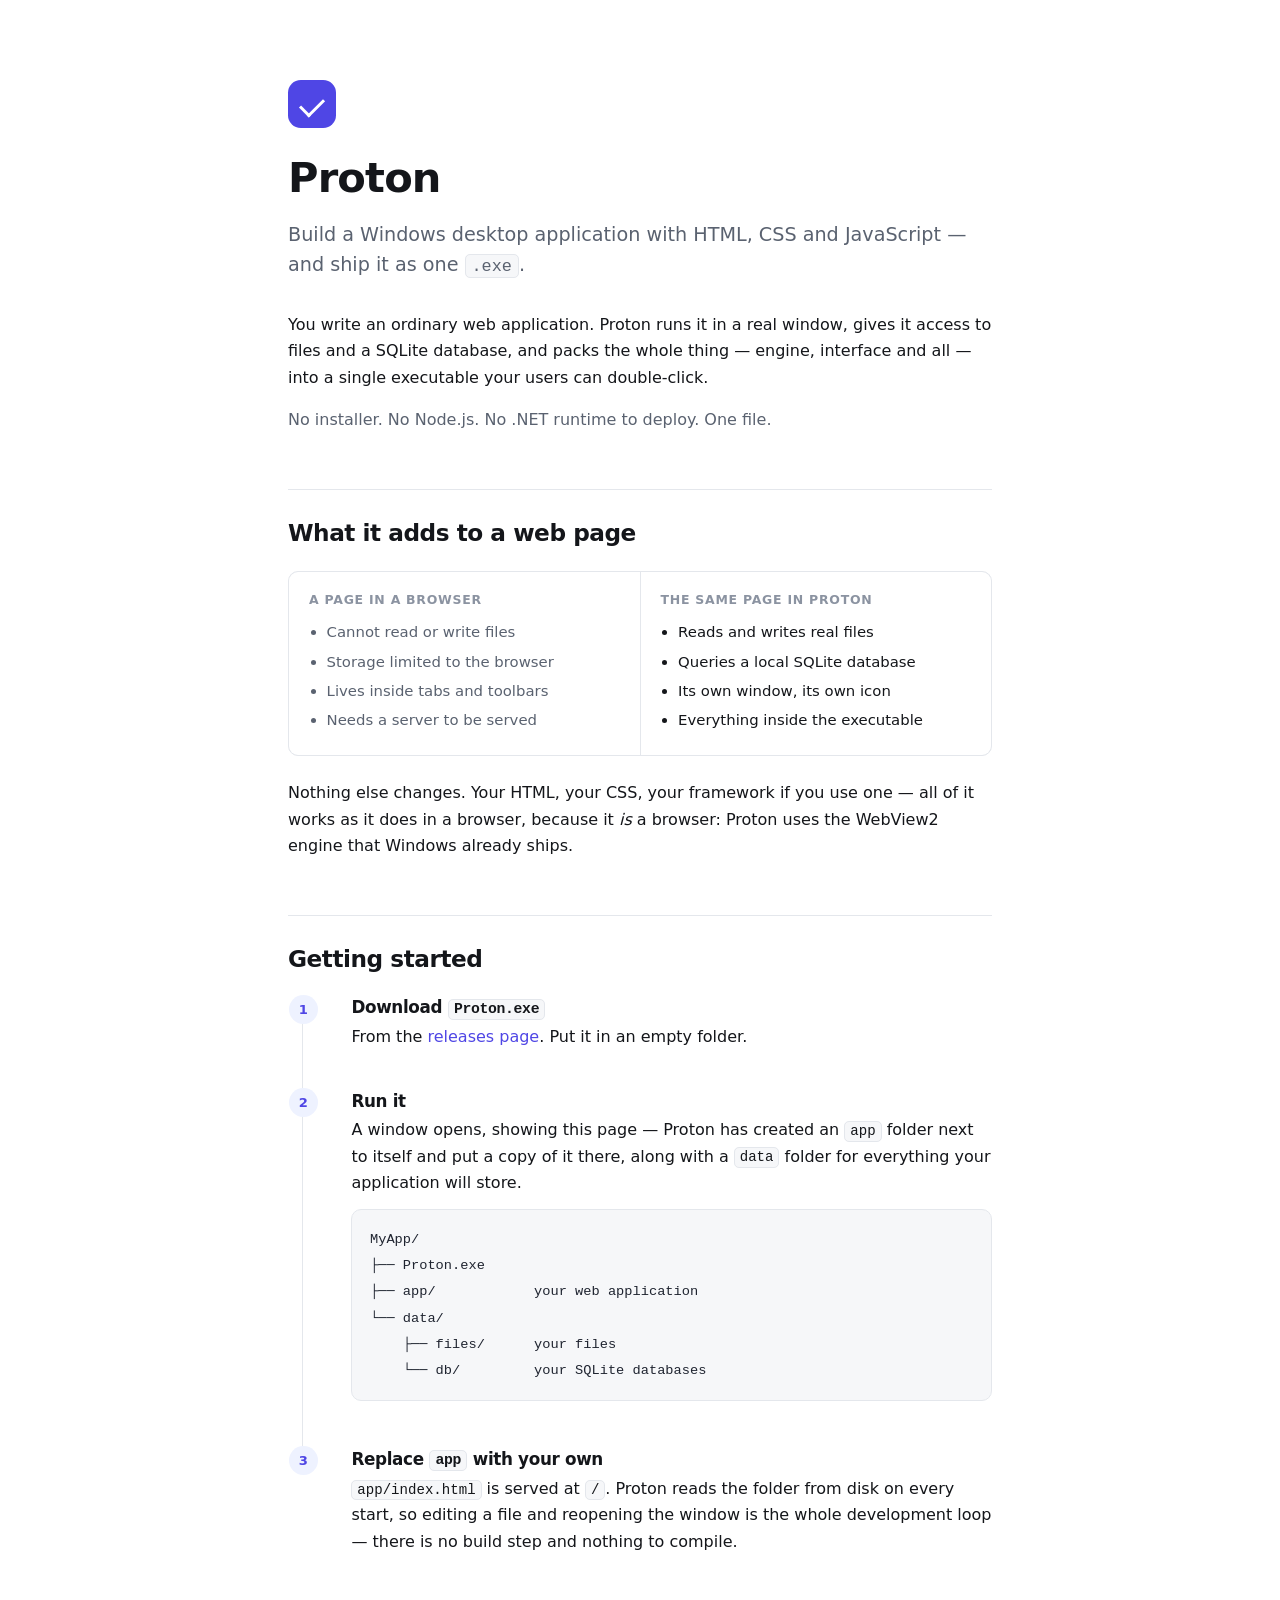
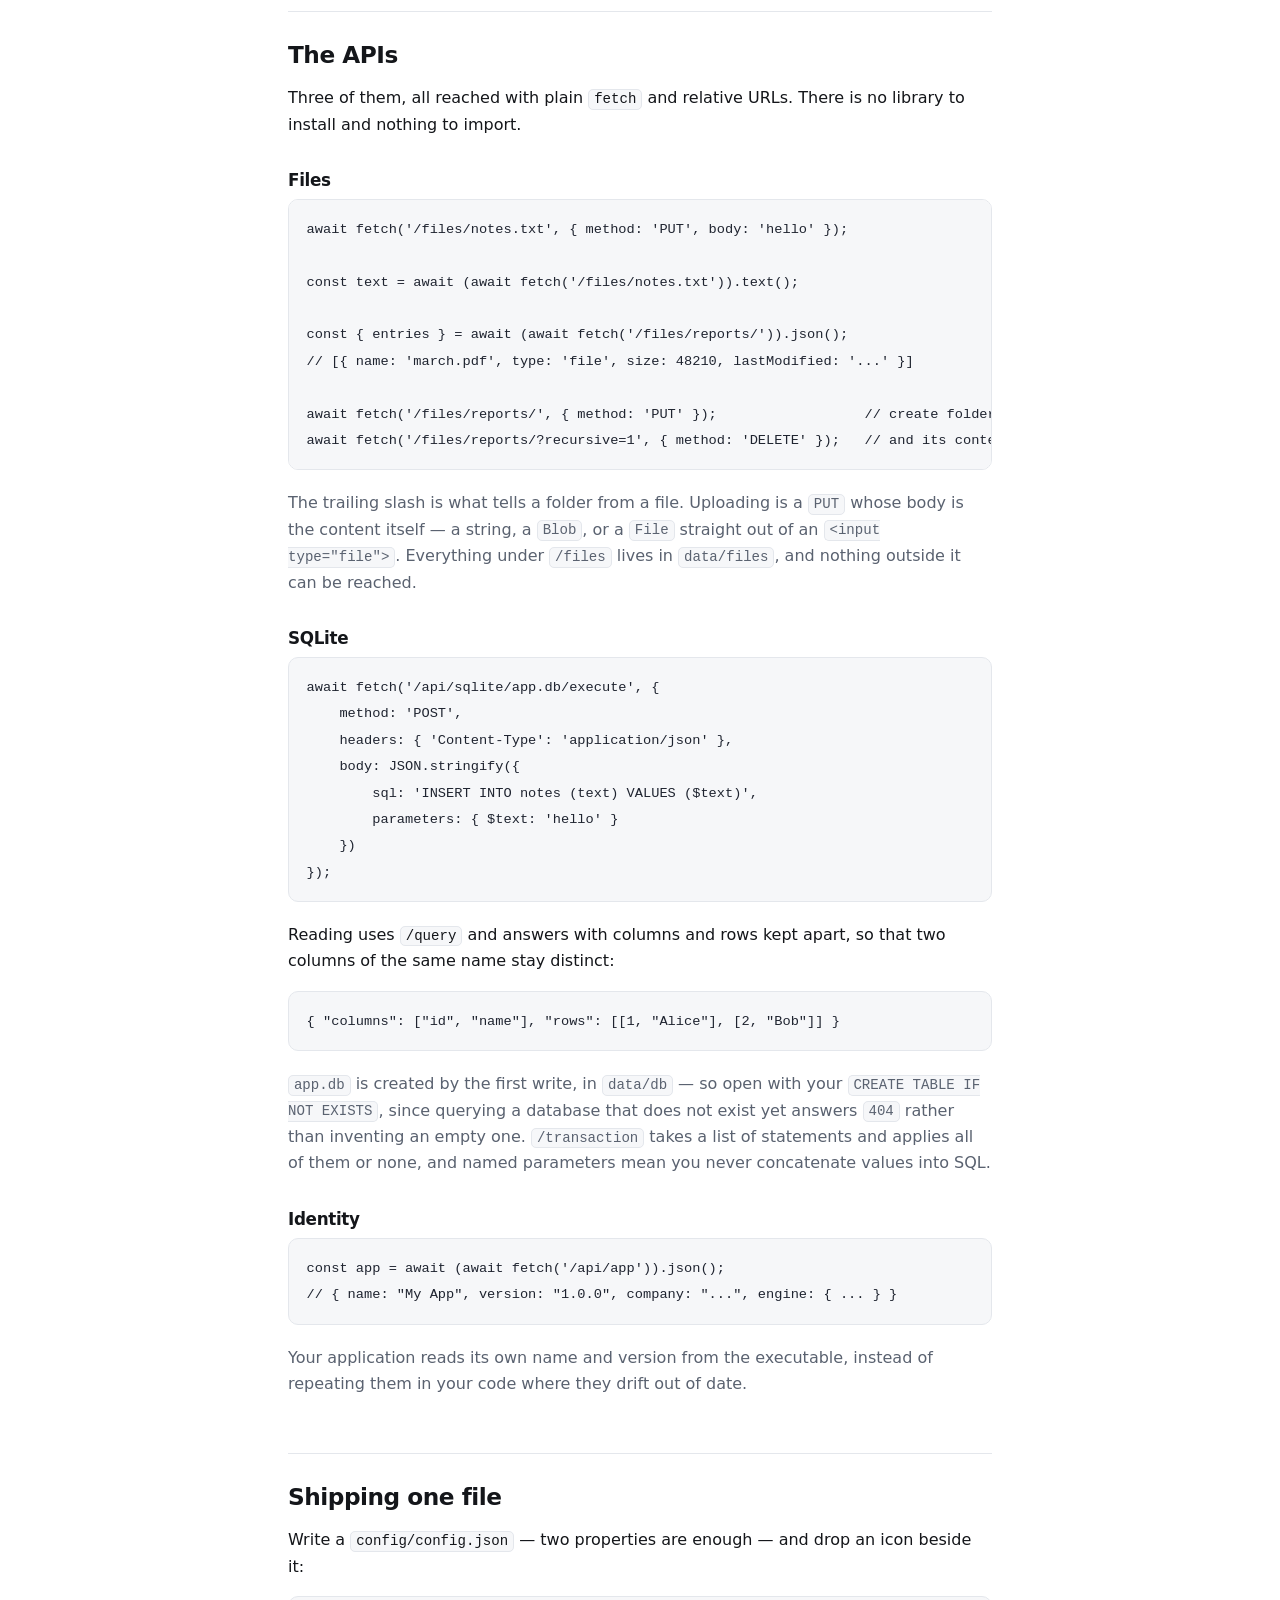
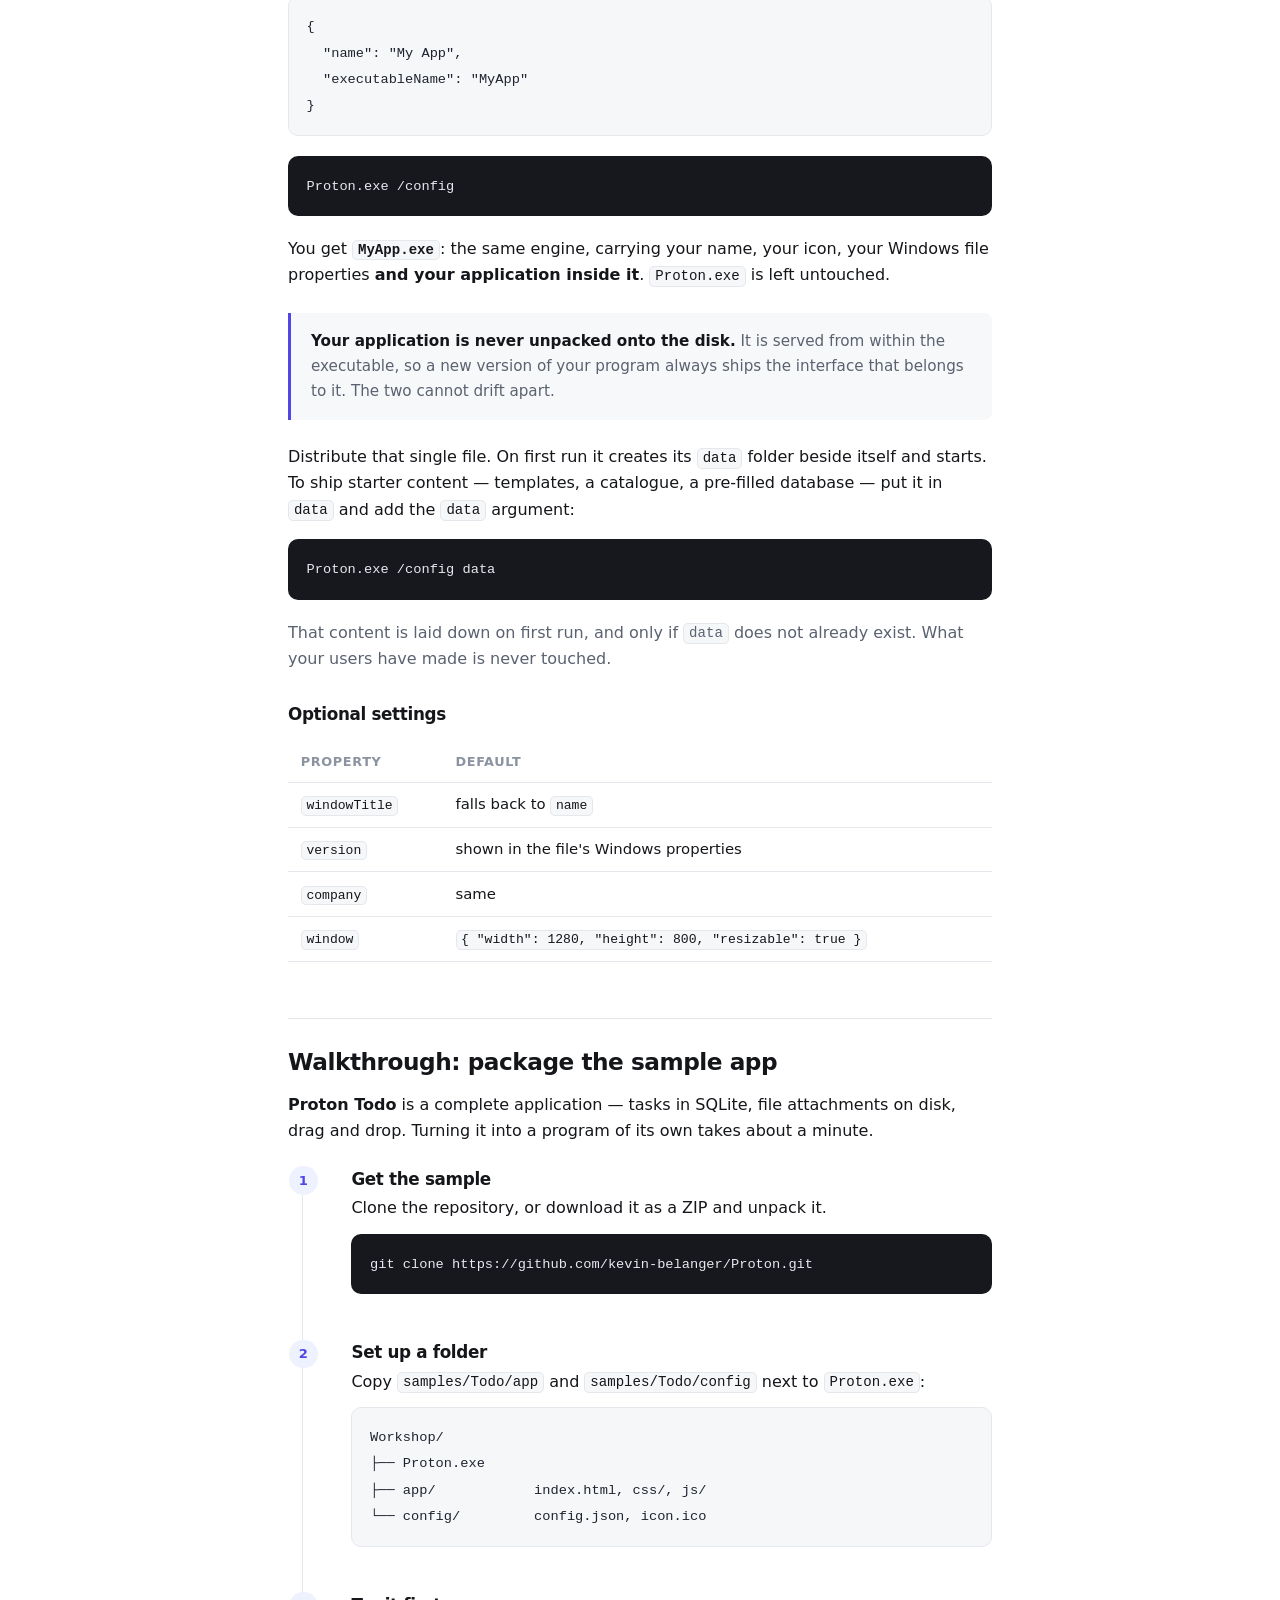
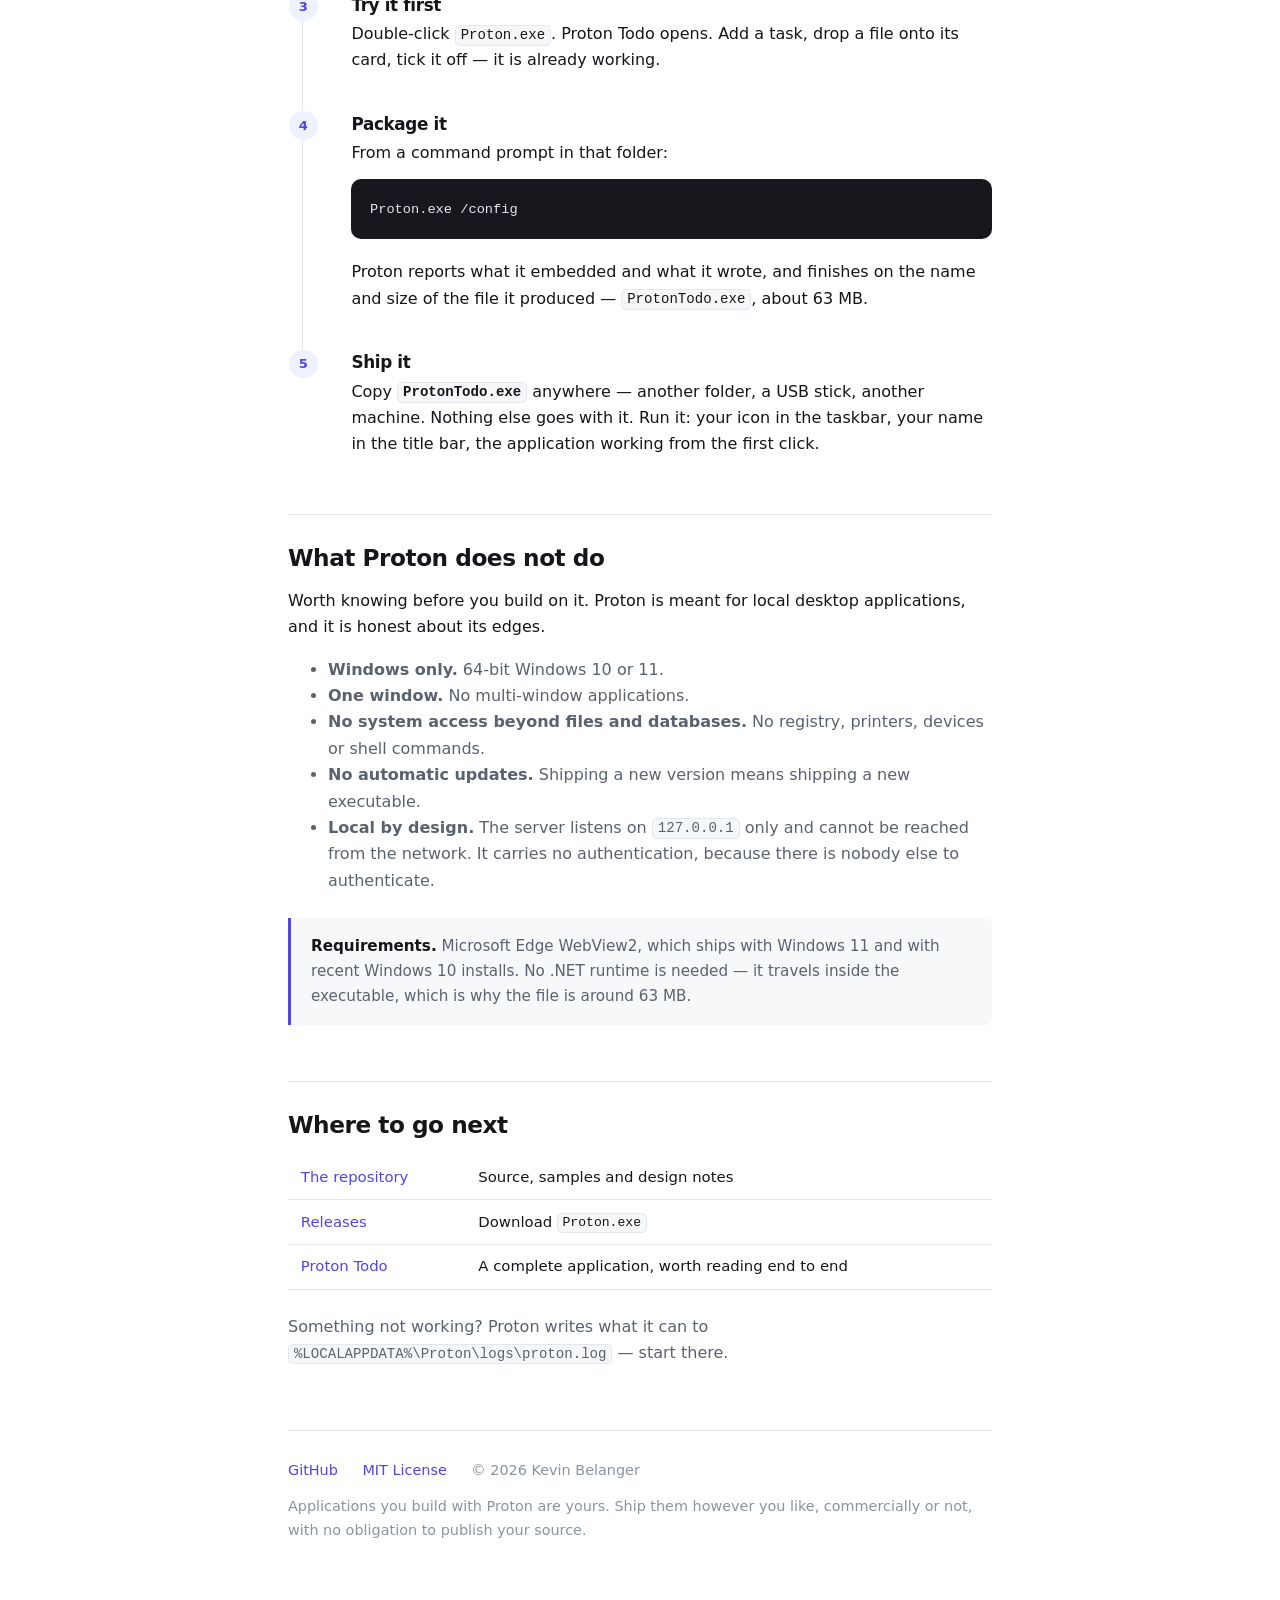
==== docs/index.html @ 630cc2d4 "La page d'accueil du moteur devient la documentation officielle `docs/index.html` presente Proton a " ====
<!doctype html>
<html lang="en">
<head>
<meta charset="utf-8">
<meta name="viewport" content="width=device-width, initial-scale=1">
<title>Proton — desktop apps from HTML, CSS and JavaScript</title>
<style>
:root {
    color-scheme: light dark;
    --page: #ffffff;
    --panel: #f7f8fa;
    --text: #14161a;
    --muted: #5a6270;
    --faint: #8b93a1;
    --line: #e4e7ec;
    --accent: #4f46e5;
    --accent-soft: #eef2ff;
    --code-bg: #f6f7f9;
    --code-text: #1f2430;
    --shell-bg: #16181d;
    --shell-text: #e6e9ef;
    --shell-dim: #8b93a1;
}
@media (prefers-color-scheme: dark) {
    :root {
        --page: #14161a;
        --panel: #1b1e24;
        --text: #f0f2f5;
        --muted: #a3abb8;
        --faint: #6f7784;
        --line: #2a2e36;
        --accent: #8b93f8;
        --accent-soft: #23263a;
        --code-bg: #1b1e24;
        --code-text: #e6e9ef;
        --shell-bg: #0f1115;
        --shell-text: #e6e9ef;
        --shell-dim: #6f7784;
    }
}

* { box-sizing: border-box; }

body {
    margin: 0;
    padding: 0 1.5rem 6rem;
    background: var(--page);
    color: var(--text);
    font-family: "Segoe UI Variable Text", "Segoe UI", -apple-system, system-ui, sans-serif;
    font-size: 16px;
    line-height: 1.65;
    display: flex;
    justify-content: center;
}

main { width: 100%; max-width: 44rem; }

/* --- Typography --- */

h1, h2, h3 {
    font-family: "Segoe UI Variable Display", "Segoe UI", -apple-system, system-ui, sans-serif;
    letter-spacing: -.02em;
    line-height: 1.25;
}

h1 { margin: 0; font-size: 2.6rem; font-weight: 680; }

h2 {
    margin: 3.5rem 0 1rem;
    font-size: 1.45rem;
    font-weight: 640;
    padding-top: 1.75rem;
    border-top: 1px solid var(--line);
}

h3 { margin: 2rem 0 .5rem; font-size: 1.05rem; font-weight: 620; }

p { margin: 0 0 1rem; }
strong { font-weight: 620; }
.muted { color: var(--muted); }

a { color: var(--accent); text-decoration: none; }
a:hover { text-decoration: underline; }

/* --- Header --- */

header { padding: 5rem 0 1rem; }

.mark {
    width: 3rem;
    height: 3rem;
    margin-bottom: 1.5rem;
    background: var(--accent);
    border-radius: .8rem;
    position: relative;
}
.mark::after {
    content: "";
    position: absolute;
    left: 1.05rem; top: .8rem;
    width: .7rem; height: 1.25rem;
    border: solid #fff;
    border-width: 0 3px 3px 0;
    transform: rotate(45deg);
}

.lead {
    margin-top: 1rem;
    font-size: 1.2rem;
    line-height: 1.55;
    color: var(--muted);
}

/* --- Code --- */

code {
    font-family: "Cascadia Code", Consolas, "SF Mono", monospace;
    font-size: .88em;
    background: var(--code-bg);
    border: 1px solid var(--line);
    border-radius: 5px;
    padding: .1em .35em;
}

pre {
    margin: 0 0 1.25rem;
    padding: 1rem 1.1rem;
    background: var(--code-bg);
    border: 1px solid var(--line);
    border-radius: 10px;
    overflow-x: auto;
}

pre code {
    background: none;
    border: none;
    padding: 0;
    font-size: .855rem;
    line-height: 1.65;
    color: var(--code-text);
}

pre.shell {
    background: var(--shell-bg);
    border-color: transparent;
}
pre.shell code { color: var(--shell-text); }
pre.shell .dim { color: var(--shell-dim); }

/* --- Two-column comparison --- */

.compare {
    display: grid;
    grid-template-columns: 1fr 1fr;
    gap: 1px;
    margin: 1.5rem 0;
    background: var(--line);
    border: 1px solid var(--line);
    border-radius: 10px;
    overflow: hidden;
}
.compare > div { padding: 1.1rem 1.25rem; background: var(--page); }
.compare h4 { margin: 0 0 .6rem; font-size: .78rem; font-weight: 640; text-transform: uppercase; letter-spacing: .06em; color: var(--faint); }
.compare ul { margin: 0; padding-left: 1.1rem; color: var(--muted); font-size: .93rem; }
.compare li { margin-bottom: .3rem; }
.compare .yes { color: var(--text); }

@media (max-width: 34rem) { .compare { grid-template-columns: 1fr; } }

/* --- Steps --- */

.steps { counter-reset: step; margin: 1.5rem 0 0; padding: 0; list-style: none; }

.steps > li {
    counter-increment: step;
    position: relative;
    padding: 0 0 1.75rem 3rem;
    border-left: 1px solid var(--line);
    margin-left: .9rem;
}
.steps > li:last-child { border-left-color: transparent; padding-bottom: 0; }

.steps > li::before {
    content: counter(step);
    position: absolute;
    left: -.9rem; top: -.15rem;
    width: 1.8rem; height: 1.8rem;
    background: var(--accent-soft);
    color: var(--accent);
    border-radius: 50%;
    display: grid;
    place-items: center;
    font-size: .82rem;
    font-weight: 640;
}

.steps h3 { margin: 0 0 .35rem; }
.steps p { margin-bottom: .75rem; }

/* --- Table --- */

table { width: 100%; border-collapse: collapse; margin: 1rem 0 1.5rem; font-size: .93rem; }
th, td { text-align: left; padding: .6rem .8rem; border-bottom: 1px solid var(--line); vertical-align: top; }
th { font-weight: 620; font-size: .8rem; text-transform: uppercase; letter-spacing: .05em; color: var(--faint); }
td code { white-space: nowrap; }

/* --- Note --- */

.note {
    margin: 1.5rem 0;
    padding: 1rem 1.25rem;
    background: var(--panel);
    border-left: 3px solid var(--accent);
    border-radius: 0 8px 8px 0;
    font-size: .95rem;
    color: var(--muted);
}
.note p:last-child { margin-bottom: 0; }
.note strong { color: var(--text); }

/* --- Footer --- */

footer {
    margin-top: 4rem;
    padding-top: 1.75rem;
    border-top: 1px solid var(--line);
    color: var(--faint);
    font-size: .9rem;
}
footer a { margin-right: 1.25rem; }
</style>
</head>
<body>
<main>

<header>
    <div class="mark"></div>
    <h1>Proton</h1>
    <p class="lead">
        Build a Windows desktop application with HTML, CSS and JavaScript —
        and ship it as one <code>.exe</code>.
    </p>
</header>

<p>
    You write an ordinary web application. Proton runs it in a real window, gives it
    access to files and a SQLite database, and packs the whole thing — engine,
    interface and all — into a single executable your users can double-click.
</p>

<p class="muted">
    No installer. No Node.js. No .NET runtime to deploy. One file.
</p>

<h2>What it adds to a web page</h2>

<div class="compare">
    <div>
        <h4>A page in a browser</h4>
        <ul>
            <li>Cannot read or write files</li>
            <li>Storage limited to the browser</li>
            <li>Lives inside tabs and toolbars</li>
            <li>Needs a server to be served</li>
        </ul>
    </div>
    <div>
        <h4>The same page in Proton</h4>
        <ul class="yes">
            <li>Reads and writes real files</li>
            <li>Queries a local SQLite database</li>
            <li>Its own window, its own icon</li>
            <li>Everything inside the executable</li>
        </ul>
    </div>
</div>

<p>
    Nothing else changes. Your HTML, your CSS, your framework if you use one — all of
    it works as it does in a browser, because it <em>is</em> a browser: Proton uses
    the WebView2 engine that Windows already ships.
</p>

<h2>Getting started</h2>

<ol class="steps">
    <li>
        <h3>Download <code>Proton.exe</code></h3>
        <p>From the <a href="https://github.com/kevin-belanger/Proton/releases">releases page</a>. Put it in an empty folder.</p>
    </li>
    <li>
        <h3>Run it</h3>
        <p>
            A window opens, showing this page — Proton has created an
            <code>app</code> folder next to itself and put a copy of it there, along
            with a <code>data</code> folder for everything your application will
            store.
        </p>
<pre><code>MyApp/
├── Proton.exe
├── app/            your web application
└── data/
    ├── files/      your files
    └── db/         your SQLite databases</code></pre>
    </li>
    <li>
        <h3>Replace <code>app</code> with your own</h3>
        <p>
            <code>app/index.html</code> is served at <code>/</code>. Proton reads the
            folder from disk on every start, so editing a file and reopening the
            window is the whole development loop — there is no build step and nothing
            to compile.
        </p>
    </li>
</ol>

<h2>The APIs</h2>

<p>
    Three of them, all reached with plain <code>fetch</code> and relative URLs. There
    is no library to install and nothing to import.
</p>

<h3>Files</h3>

<pre><code>await fetch('/files/notes.txt', { method: 'PUT', body: 'hello' });

const text = await (await fetch('/files/notes.txt')).text();

const { entries } = await (await fetch('/files/reports/')).json();
// [{ name: 'march.pdf', type: 'file', size: 48210, lastModified: '...' }]

await fetch('/files/reports/', { method: 'PUT' });                  // create folder
await fetch('/files/reports/?recursive=1', { method: 'DELETE' });   // and its contents</code></pre>

<p class="muted">
    The trailing slash is what tells a folder from a file. Uploading is a
    <code>PUT</code> whose body is the content itself — a string, a <code>Blob</code>,
    or a <code>File</code> straight out of an <code>&lt;input type="file"&gt;</code>.
    Everything under <code>/files</code> lives in <code>data/files</code>, and nothing
    outside it can be reached.
</p>

<h3>SQLite</h3>

<pre><code>await fetch('/api/sqlite/app.db/execute', {
    method: 'POST',
    headers: { 'Content-Type': 'application/json' },
    body: JSON.stringify({
        sql: 'INSERT INTO notes (text) VALUES ($text)',
        parameters: { $text: 'hello' }
    })
});</code></pre>

<p>
    Reading uses <code>/query</code> and answers with columns and rows kept apart, so
    that two columns of the same name stay distinct:
</p>

<pre><code>{ "columns": ["id", "name"], "rows": [[1, "Alice"], [2, "Bob"]] }</code></pre>

<p class="muted">
    <code>app.db</code> is created by the first write, in <code>data/db</code> — so
    open with your <code>CREATE TABLE IF NOT EXISTS</code>, since querying a database
    that does not exist yet answers <code>404</code> rather than inventing an empty
    one. <code>/transaction</code> takes a list of statements and applies all of them
    or none, and named parameters mean you never concatenate values into SQL.
</p>

<h3>Identity</h3>

<pre><code>const app = await (await fetch('/api/app')).json();
// { name: "My App", version: "1.0.0", company: "...", engine: { ... } }</code></pre>

<p class="muted">
    Your application reads its own name and version from the executable, instead of
    repeating them in your code where they drift out of date.
</p>

<h2>Shipping one file</h2>

<p>
    Write a <code>config/config.json</code> — two properties are enough — and drop an
    icon beside it:
</p>

<pre><code>{
  "name": "My App",
  "executableName": "MyApp"
}</code></pre>

<pre class="shell"><code>Proton.exe /config</code></pre>

<p>
    You get <strong><code>MyApp.exe</code></strong>: the same engine, carrying your
    name, your icon, your Windows file properties <strong>and your application
    inside it</strong>. <code>Proton.exe</code> is left untouched.
</p>

<div class="note">
    <p>
        <strong>Your application is never unpacked onto the disk.</strong> It is
        served from within the executable, so a new version of your program always
        ships the interface that belongs to it. The two cannot drift apart.
    </p>
</div>

<p>
    Distribute that single file. On first run it creates its <code>data</code> folder
    beside itself and starts. To ship starter content — templates, a catalogue, a
    pre-filled database — put it in <code>data</code> and add the <code>data</code>
    argument:
</p>

<pre class="shell"><code>Proton.exe /config data</code></pre>

<p class="muted">
    That content is laid down on first run, and only if <code>data</code> does not
    already exist. What your users have made is never touched.
</p>

<h3>Optional settings</h3>

<table>
    <tr><th>Property</th><th>Default</th></tr>
    <tr><td><code>windowTitle</code></td><td>falls back to <code>name</code></td></tr>
    <tr><td><code>version</code></td><td>shown in the file's Windows properties</td></tr>
    <tr><td><code>company</code></td><td>same</td></tr>
    <tr><td><code>window</code></td><td><code>{ "width": 1280, "height": 800, "resizable": true }</code></td></tr>
</table>

<h2>Walkthrough: package the sample app</h2>

<p>
    <strong>Proton Todo</strong> is a complete application — tasks in SQLite, file
    attachments on disk, drag and drop. Turning it into a program of its own takes
    about a minute.
</p>

<ol class="steps">
    <li>
        <h3>Get the sample</h3>
        <p>Clone the repository, or download it as a ZIP and unpack it.</p>
<pre class="shell"><code>git clone https://github.com/kevin-belanger/Proton.git</code></pre>
    </li>
    <li>
        <h3>Set up a folder</h3>
        <p>
            Copy <code>samples/Todo/app</code> and <code>samples/Todo/config</code>
            next to <code>Proton.exe</code>:
        </p>
<pre><code>Workshop/
├── Proton.exe
├── app/            index.html, css/, js/
└── config/         config.json, icon.ico</code></pre>
    </li>
    <li>
        <h3>Try it first</h3>
        <p>
            Double-click <code>Proton.exe</code>. Proton Todo opens. Add a task, drop
            a file onto its card, tick it off — it is already working.
        </p>
    </li>
    <li>
        <h3>Package it</h3>
        <p>From a command prompt in that folder:</p>
<pre class="shell"><code>Proton.exe /config</code></pre>
        <p>
            Proton reports what it embedded and what it wrote, and finishes on the
            name and size of the file it produced —
            <code>ProtonTodo.exe</code>, about 63 MB.
        </p>
    </li>
    <li>
        <h3>Ship it</h3>
        <p>
            Copy <strong><code>ProtonTodo.exe</code></strong> anywhere — another
            folder, a USB stick, another machine. Nothing else goes with it. Run it:
            your icon in the taskbar, your name in the title bar, the application
            working from the first click.
        </p>
    </li>
</ol>

<h2>What Proton does not do</h2>

<p>
    Worth knowing before you build on it. Proton is meant for local desktop
    applications, and it is honest about its edges.
</p>

<ul class="muted">
    <li><strong>Windows only.</strong> 64-bit Windows 10 or 11.</li>
    <li><strong>One window.</strong> No multi-window applications.</li>
    <li><strong>No system access beyond files and databases.</strong> No registry,
        printers, devices or shell commands.</li>
    <li><strong>No automatic updates.</strong> Shipping a new version means shipping
        a new executable.</li>
    <li><strong>Local by design.</strong> The server listens on <code>127.0.0.1</code>
        only and cannot be reached from the network. It carries no authentication,
        because there is nobody else to authenticate.</li>
</ul>

<div class="note">
    <p>
        <strong>Requirements.</strong> Microsoft Edge WebView2, which ships with
        Windows 11 and with recent Windows 10 installs. No .NET runtime is needed —
        it travels inside the executable, which is why the file is around 63 MB.
    </p>
</div>

<h2>Where to go next</h2>

<table>
    <tr>
        <td><a href="https://github.com/kevin-belanger/Proton">The repository</a></td>
        <td>Source, samples and design notes</td>
    </tr>
    <tr>
        <td><a href="https://github.com/kevin-belanger/Proton/releases">Releases</a></td>
        <td>Download <code>Proton.exe</code></td>
    </tr>
    <tr>
        <td><a href="https://github.com/kevin-belanger/Proton/tree/main/samples/Todo">Proton Todo</a></td>
        <td>A complete application, worth reading end to end</td>
    </tr>
</table>

<p class="muted">
    Something not working? Proton writes what it can to
    <code>%LOCALAPPDATA%\Proton\logs\proton.log</code> — start there.
</p>

<footer>
    <a href="https://github.com/kevin-belanger/Proton">GitHub</a>
    <a href="https://github.com/kevin-belanger/Proton/blob/main/LICENSE">MIT License</a>
    <span>© 2026 Kevin Belanger</span>
    <p style="margin-top:.75rem">
        Applications you build with Proton are yours. Ship them however you like,
        commercially or not, with no obligation to publish your source.
    </p>
</footer>

</main>
</body>
</html>
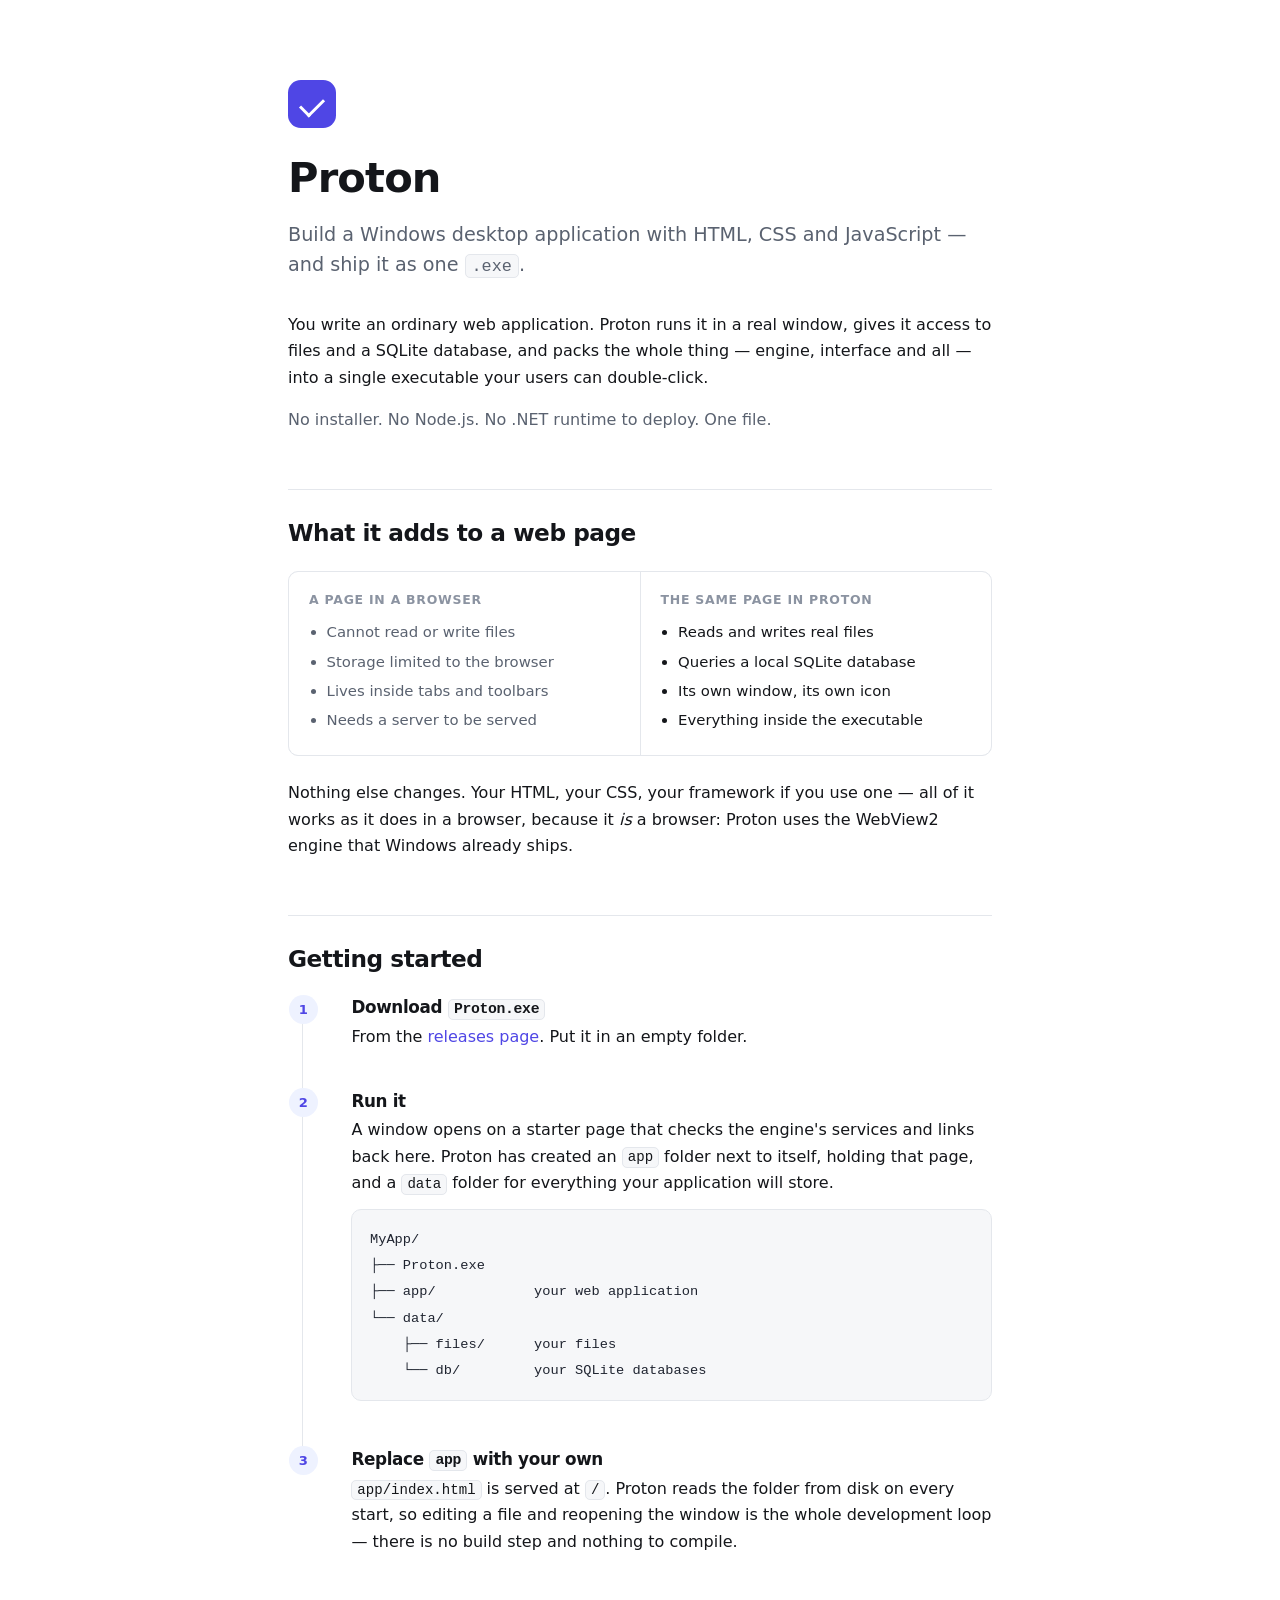
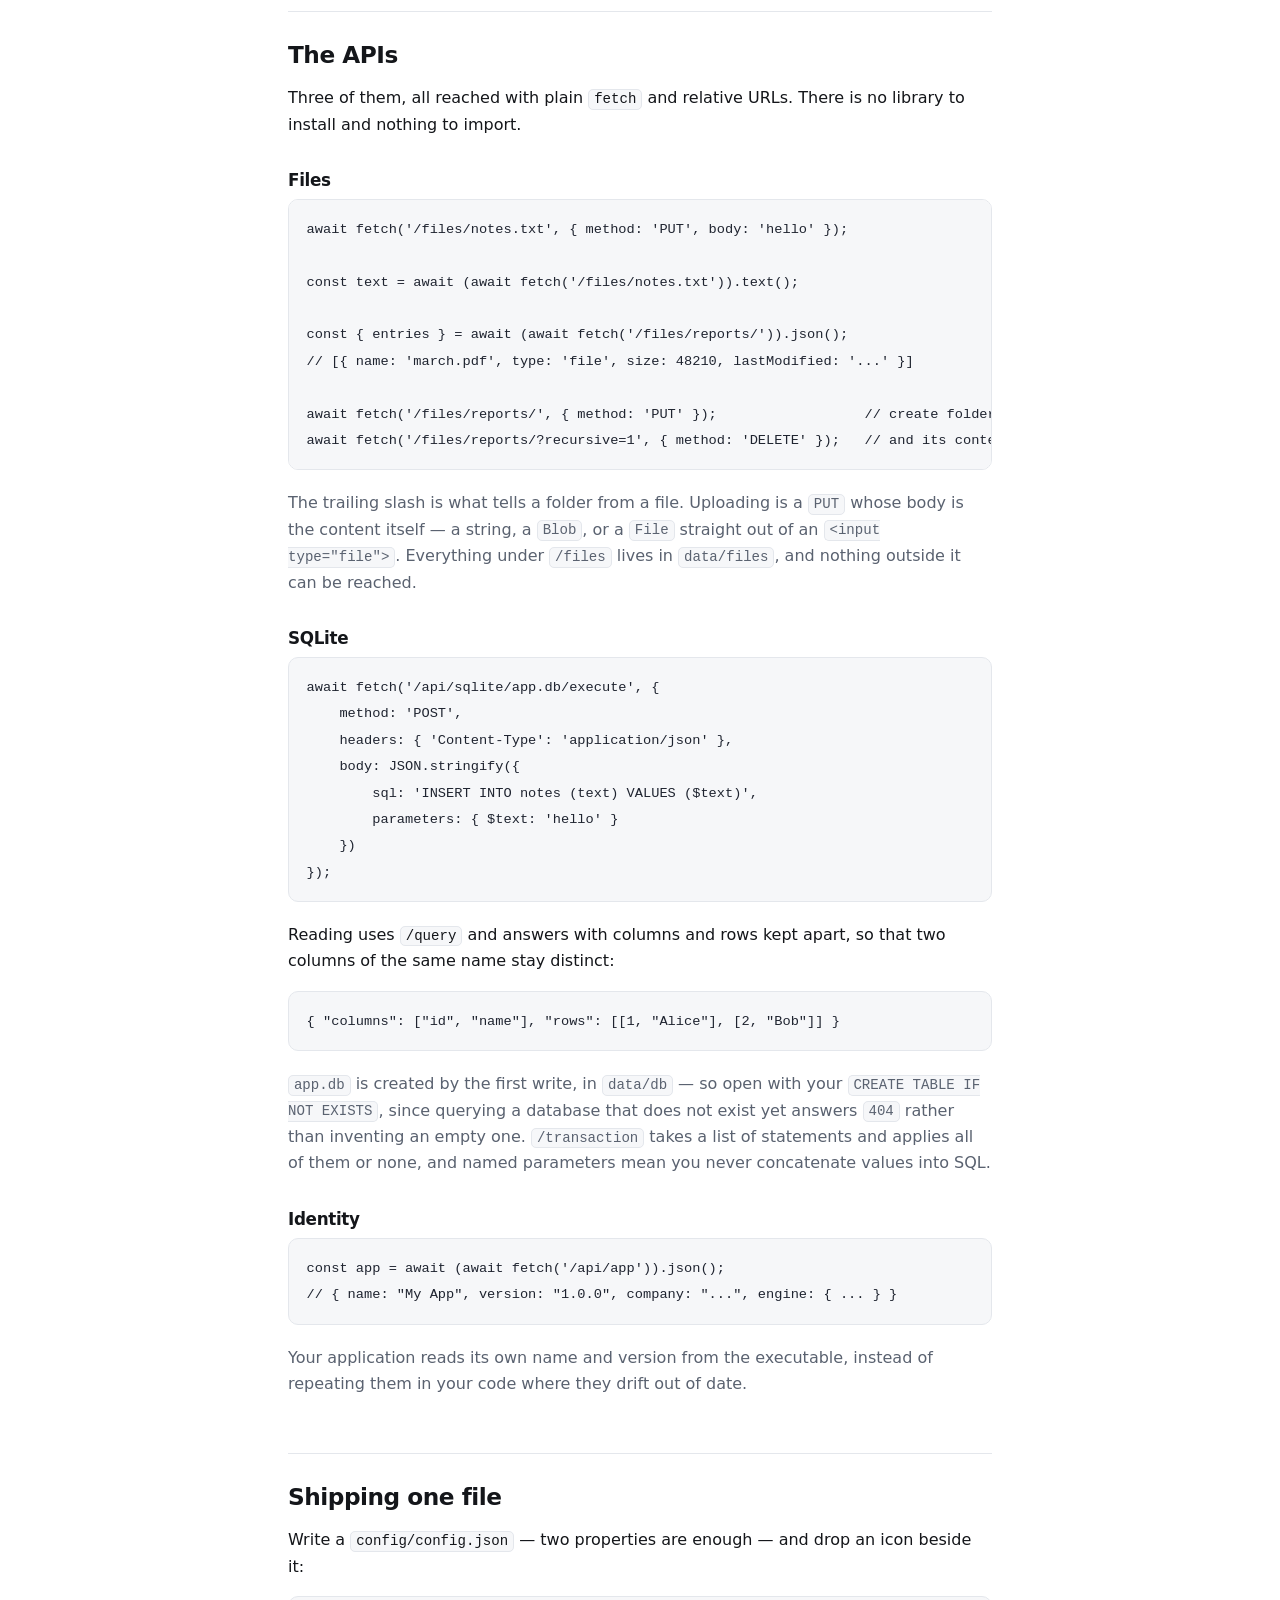
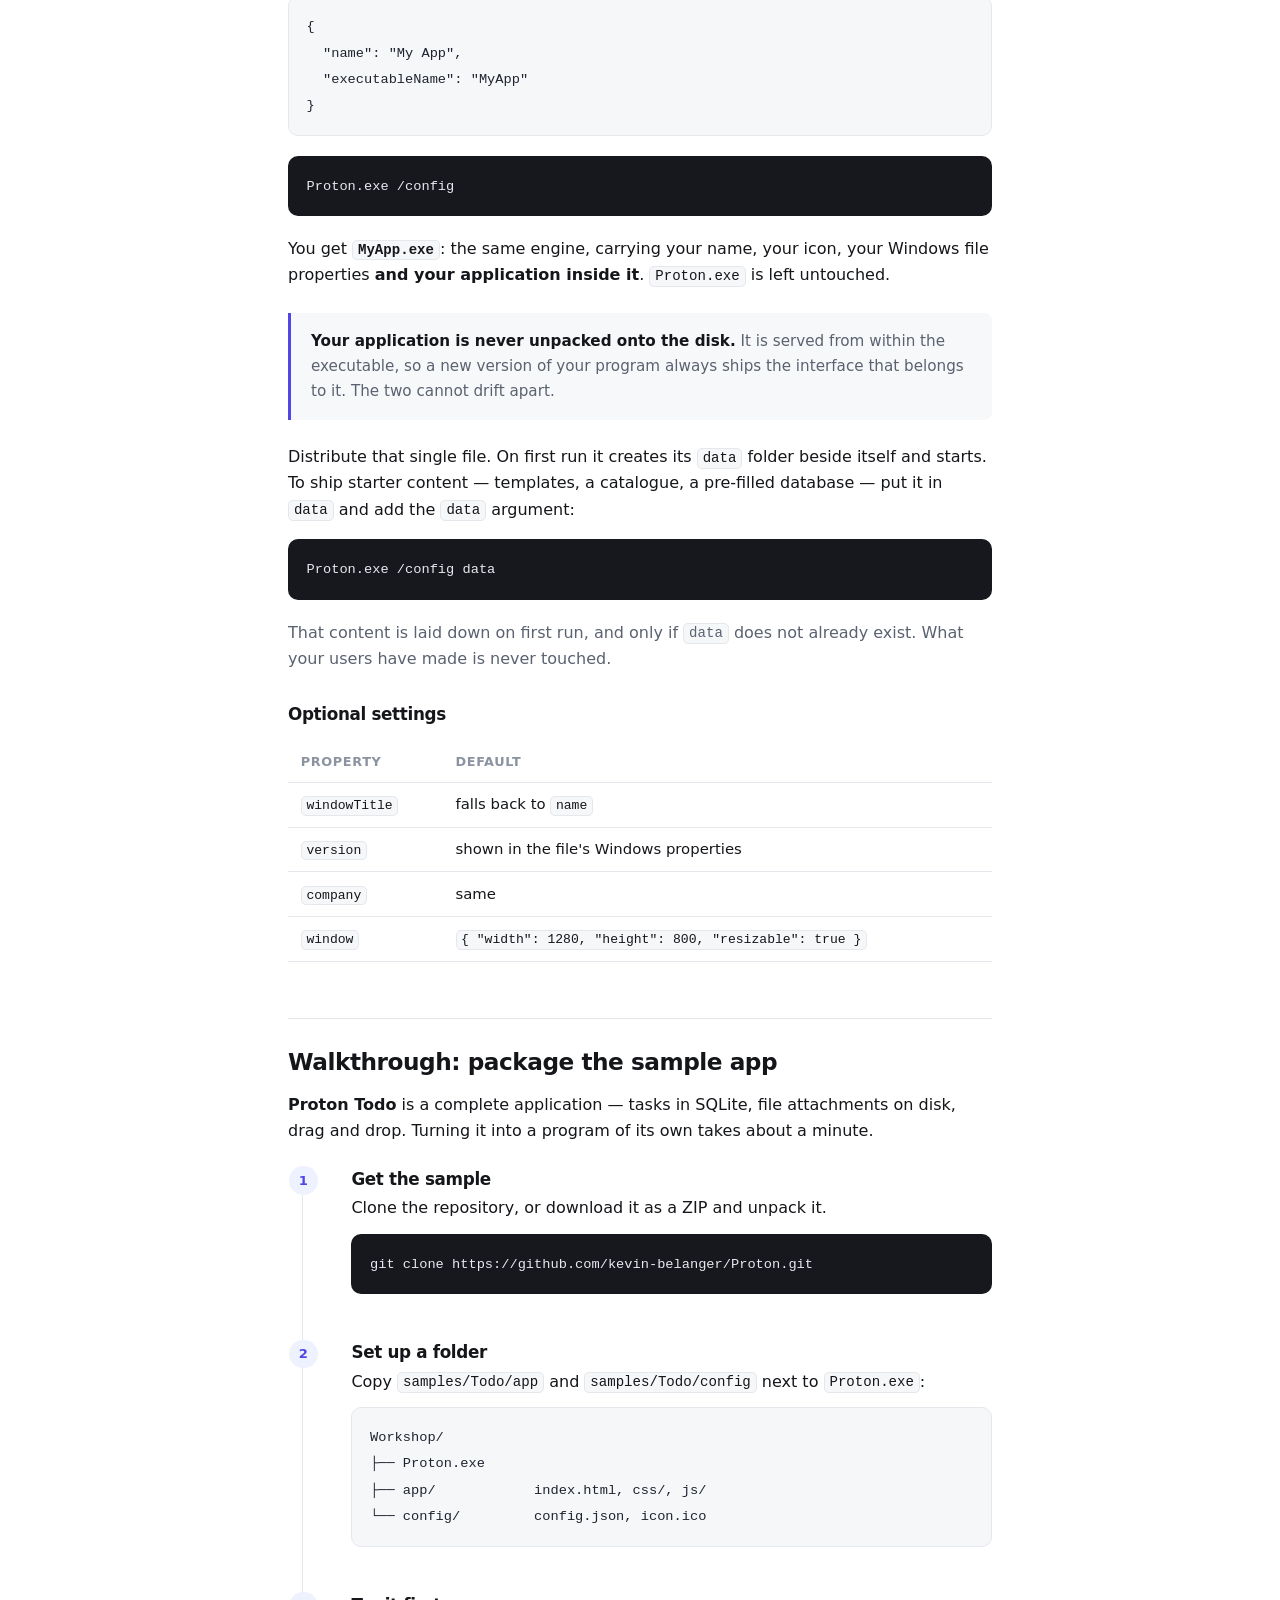
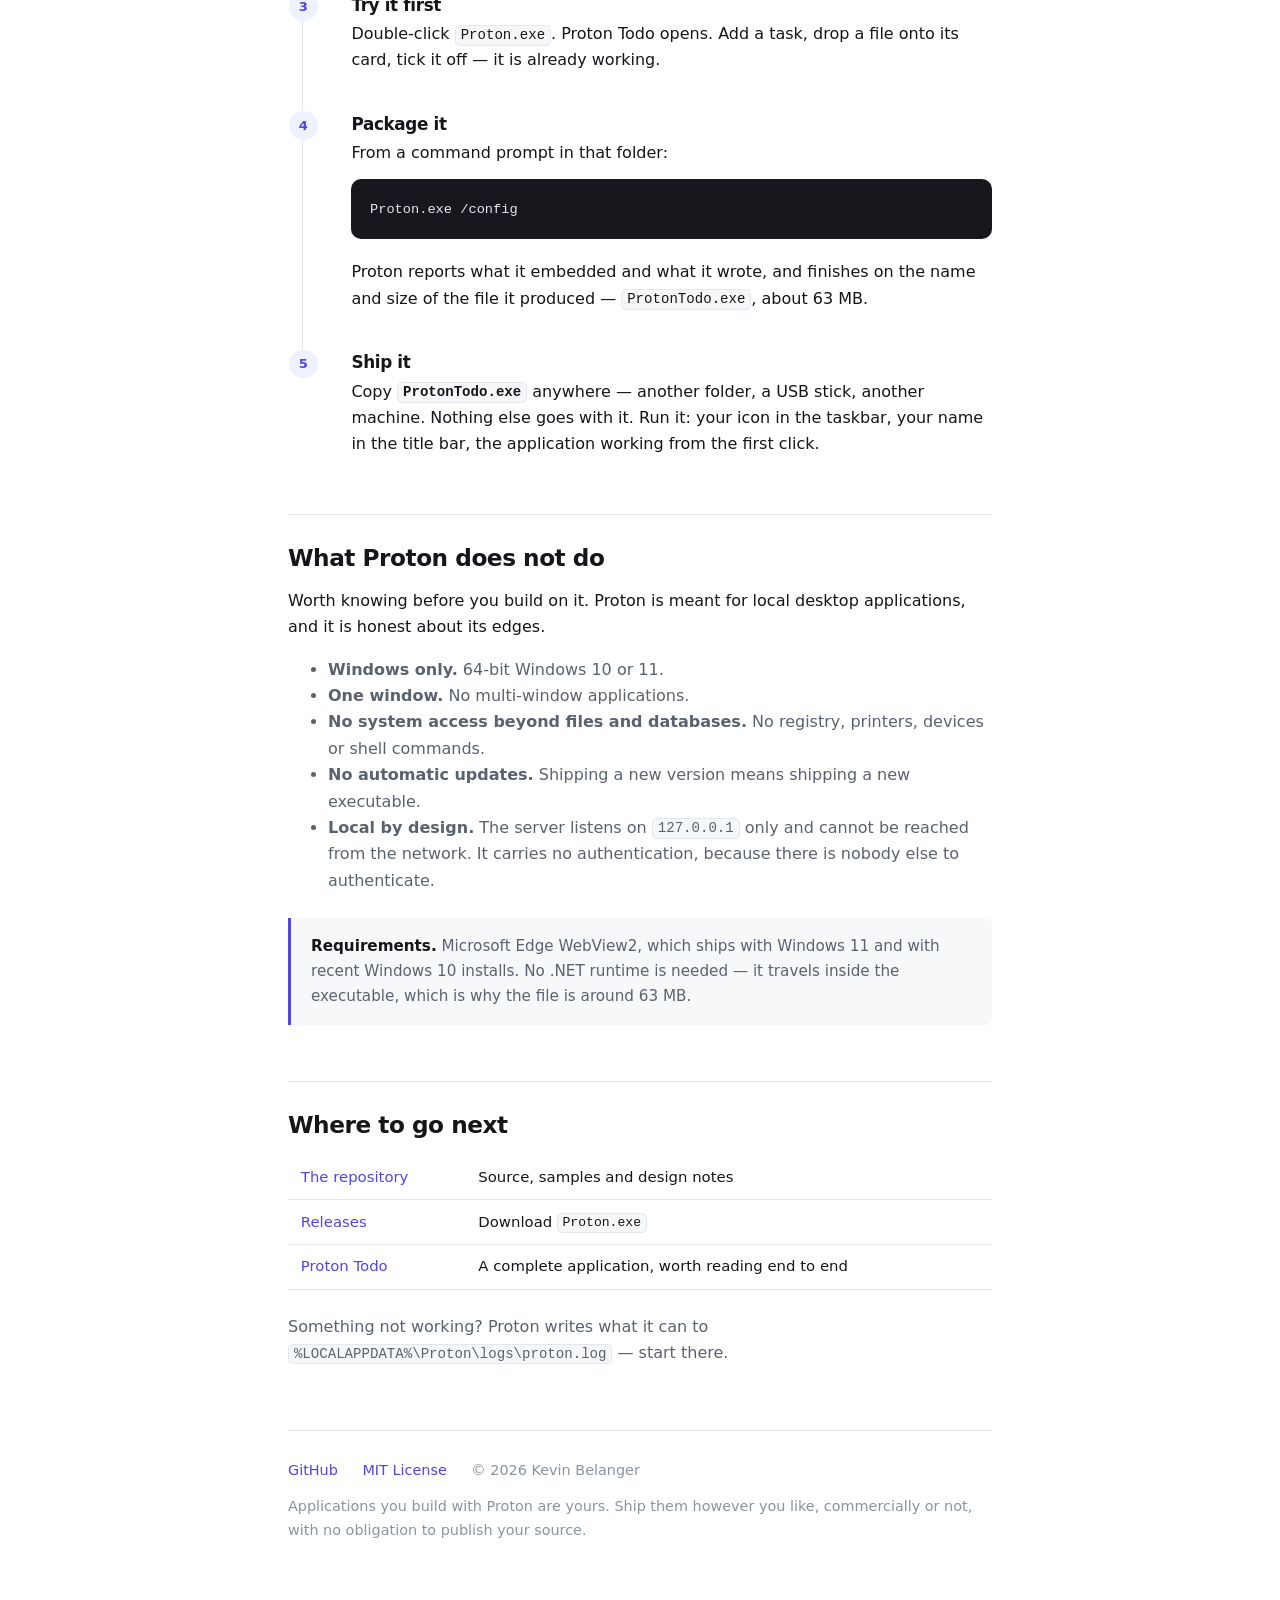
==== commit c6e29497: "La page d'accueil oriente vers la documentation au lieu de la reprendre Servir la documentation comm" ====
--- a/docs/index.html
+++ b/docs/index.html
@@ -291,10 +291,10 @@
     <li>
         <h3>Run it</h3>
         <p>
-            A window opens, showing this page — Proton has created an
-            <code>app</code> folder next to itself and put a copy of it there, along
-            with a <code>data</code> folder for everything your application will
-            store.
+            A window opens on a starter page that checks the engine's services and
+            links back here. Proton has created an <code>app</code> folder next to
+            itself, holding that page, and a <code>data</code> folder for everything
+            your application will store.
         </p>
 <pre><code>MyApp/
 ├── Proton.exe
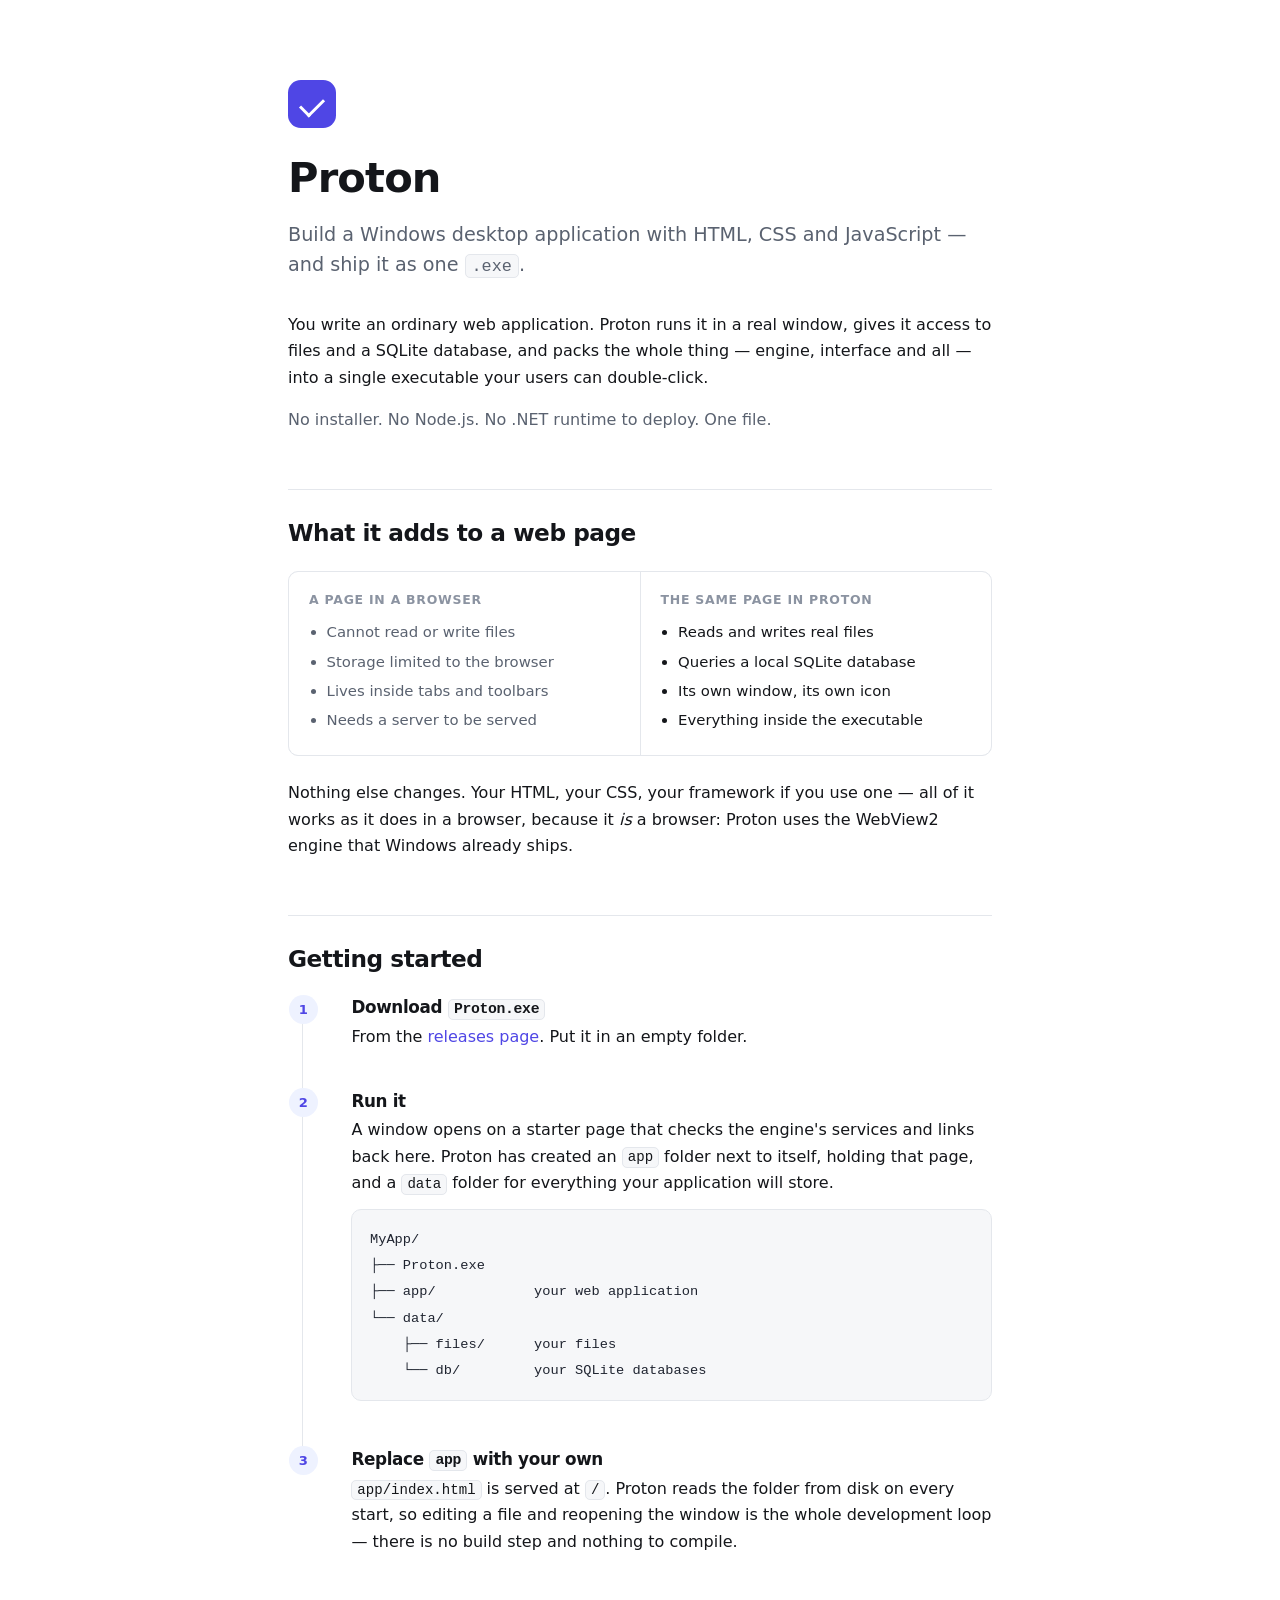
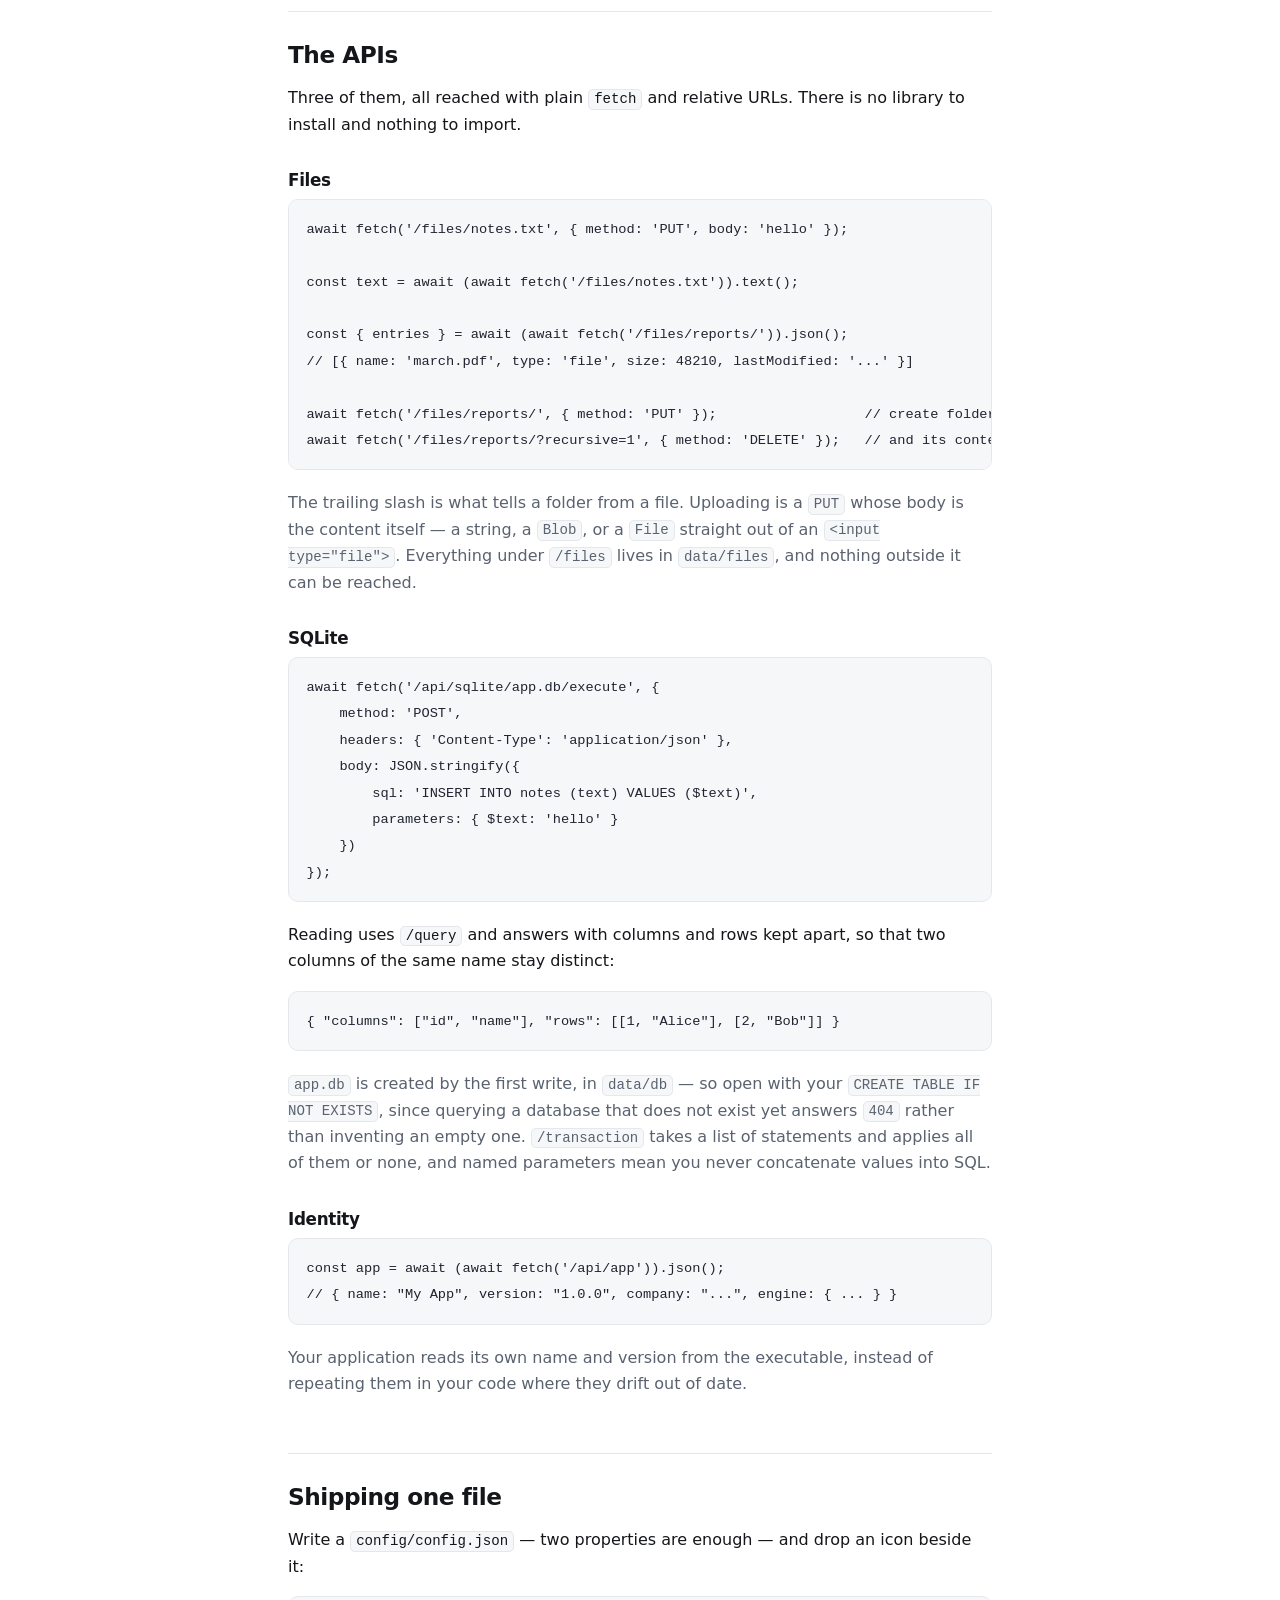
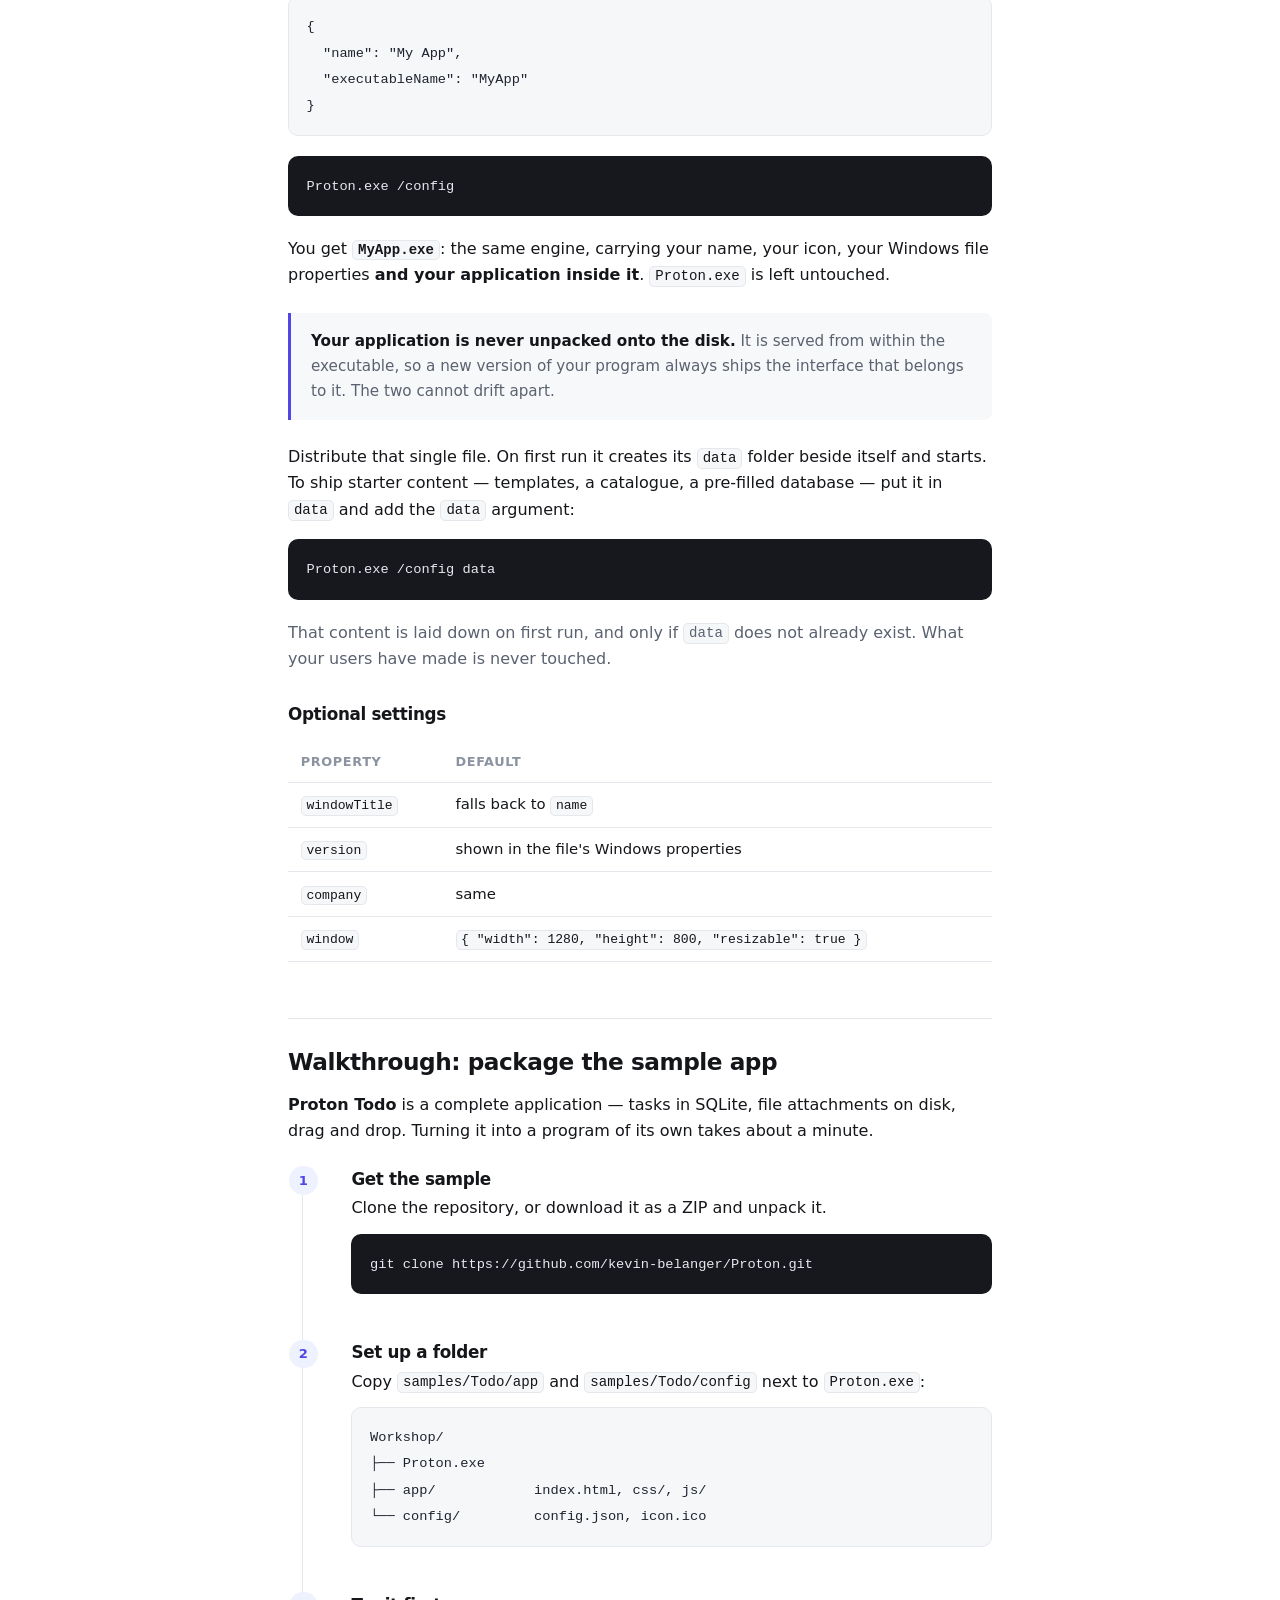
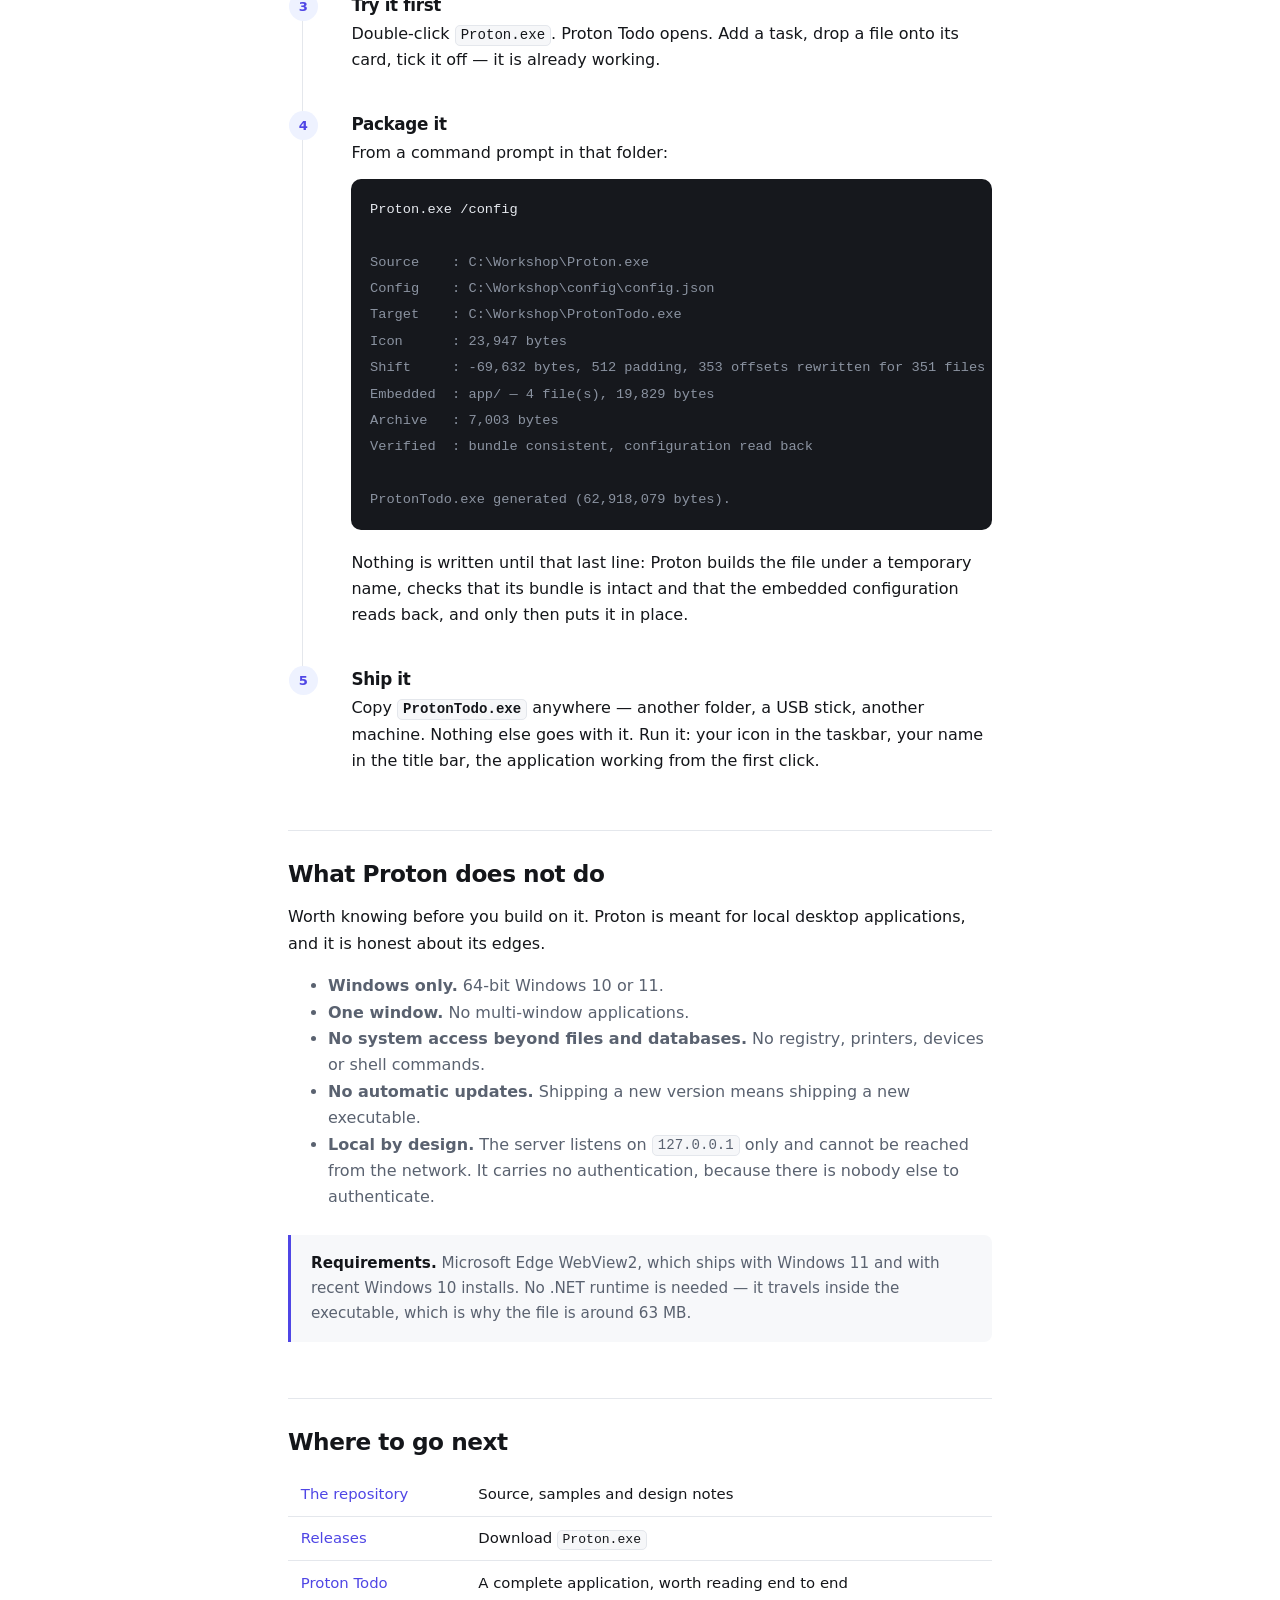
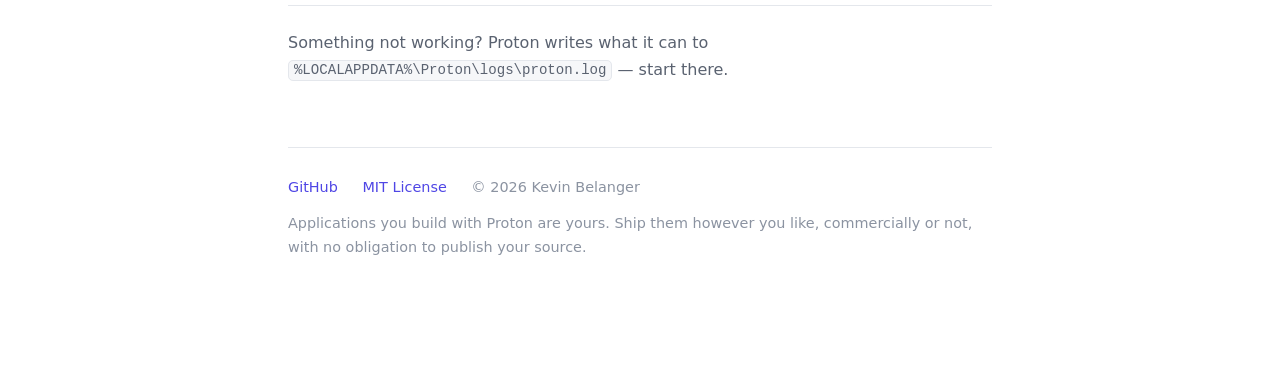
==== commit 5414ddd1: "Tout ce que Proton dit a son utilisateur passe en anglais La sortie de `/config` etait en francais a" ====
--- a/docs/index.html
+++ b/docs/index.html
@@ -464,11 +464,22 @@
     <li>
         <h3>Package it</h3>
         <p>From a command prompt in that folder:</p>
-<pre class="shell"><code>Proton.exe /config</code></pre>
+<pre class="shell"><code>Proton.exe /config
+
+<span class="dim">Source    : C:\Workshop\Proton.exe
+Config    : C:\Workshop\config\config.json
+Target    : C:\Workshop\ProtonTodo.exe
+Icon      : 23,947 bytes
+Shift     : -69,632 bytes, 512 padding, 353 offsets rewritten for 351 files
+Embedded  : app/ — 4 file(s), 19,829 bytes
+Archive   : 7,003 bytes
+Verified  : bundle consistent, configuration read back
+
+ProtonTodo.exe generated (62,918,079 bytes).</span></code></pre>
         <p>
-            Proton reports what it embedded and what it wrote, and finishes on the
-            name and size of the file it produced —
-            <code>ProtonTodo.exe</code>, about 63 MB.
+            Nothing is written until that last line: Proton builds the file under a
+            temporary name, checks that its bundle is intact and that the embedded
+            configuration reads back, and only then puts it in place.
         </p>
     </li>
     <li>
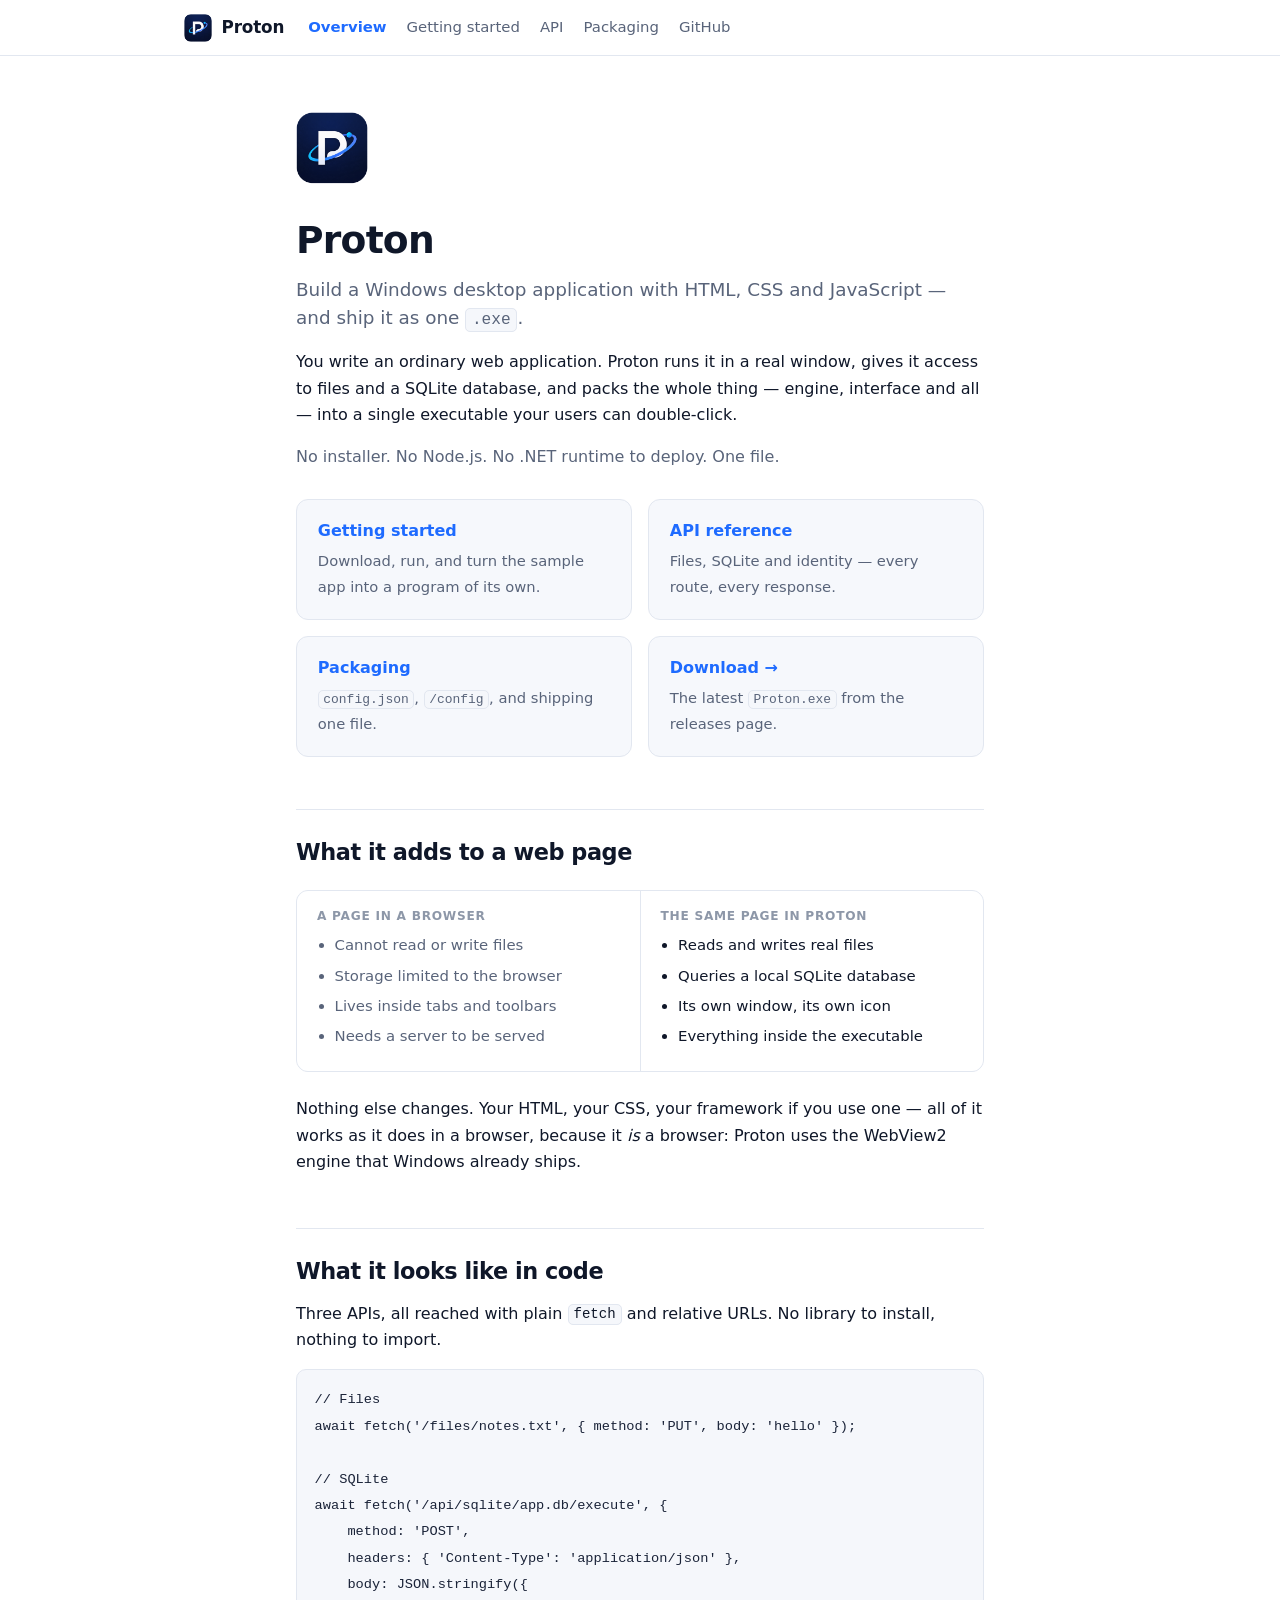
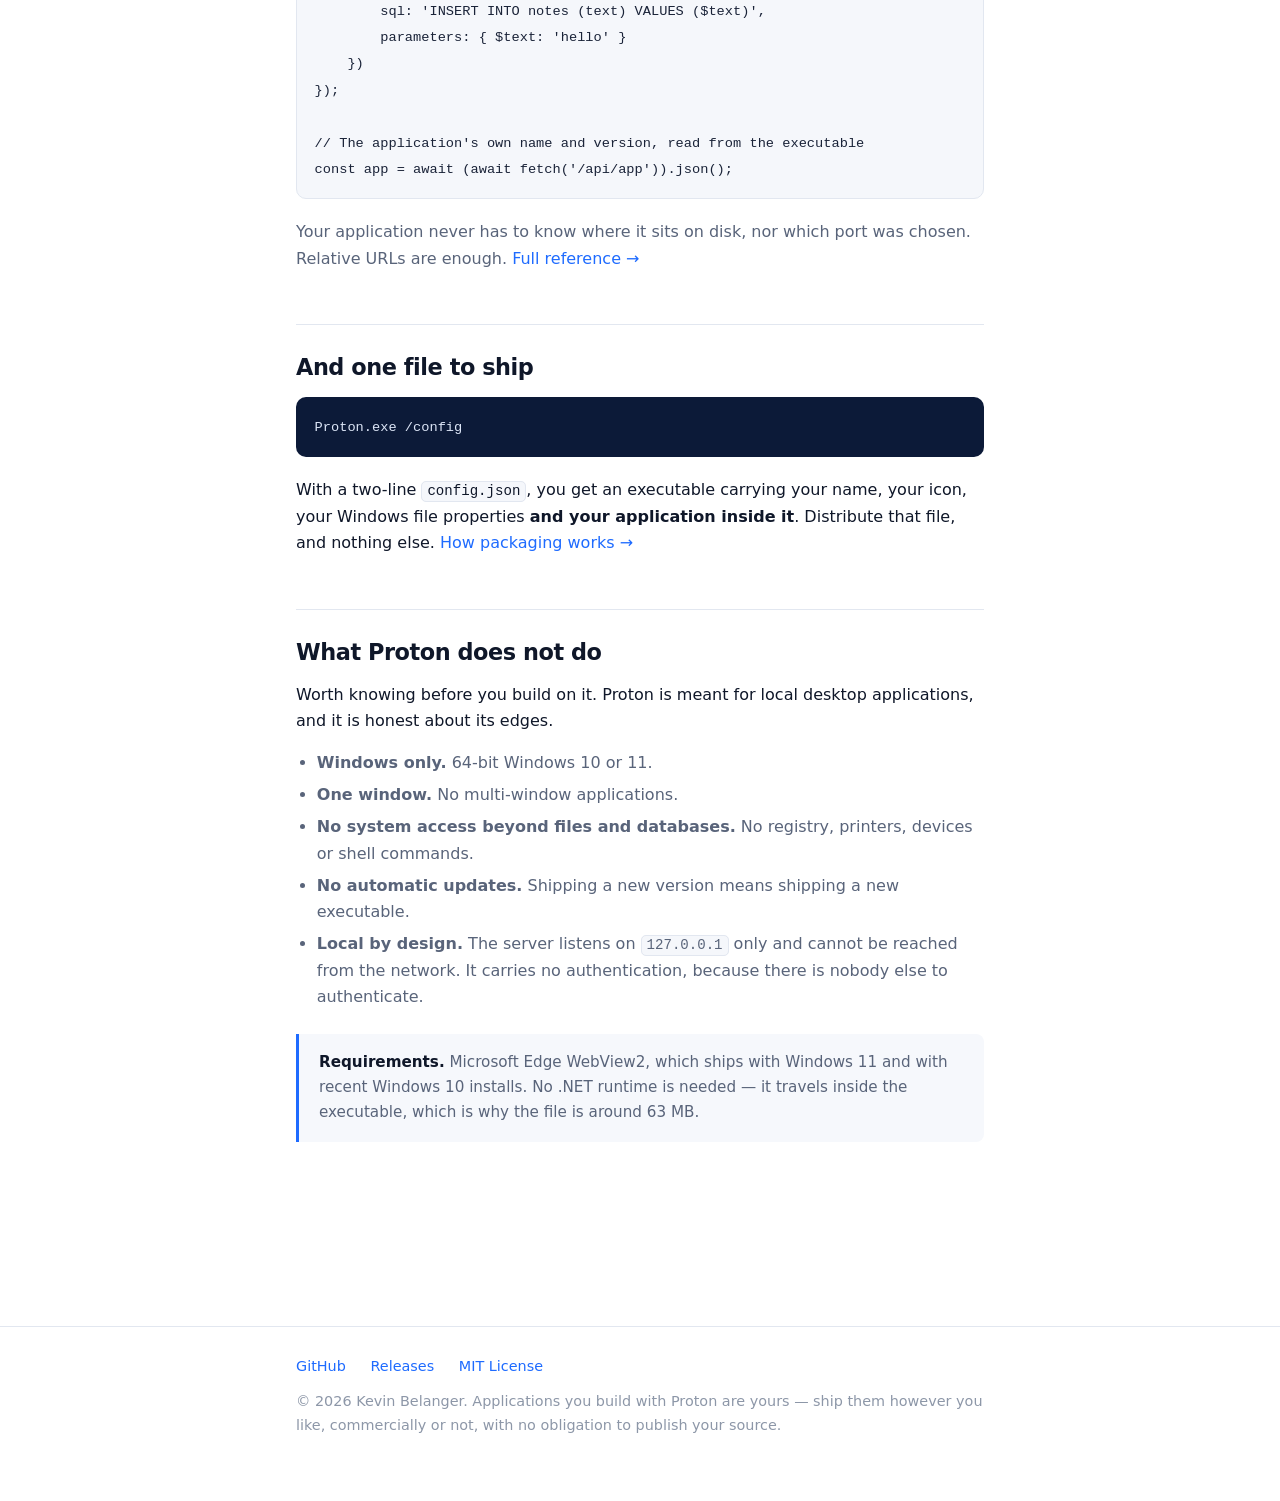
==== commit 99f1d13f: "La documentation devient un site GitHub Pages sert `docs/` : la contrainte du fichier unique n'exist" ====
--- a/docs/index.html
+++ b/docs/index.html
@@ -4,243 +4,35 @@
 <meta charset="utf-8">
 <meta name="viewport" content="width=device-width, initial-scale=1">
 <title>Proton — desktop apps from HTML, CSS and JavaScript</title>
-<style>
-:root {
-    color-scheme: light dark;
-    --page: #ffffff;
-    --panel: #f7f8fa;
-    --text: #14161a;
-    --muted: #5a6270;
-    --faint: #8b93a1;
-    --line: #e4e7ec;
-    --accent: #4f46e5;
-    --accent-soft: #eef2ff;
-    --code-bg: #f6f7f9;
-    --code-text: #1f2430;
-    --shell-bg: #16181d;
-    --shell-text: #e6e9ef;
-    --shell-dim: #8b93a1;
-}
-@media (prefers-color-scheme: dark) {
-    :root {
-        --page: #14161a;
-        --panel: #1b1e24;
-        --text: #f0f2f5;
-        --muted: #a3abb8;
-        --faint: #6f7784;
-        --line: #2a2e36;
-        --accent: #8b93f8;
-        --accent-soft: #23263a;
-        --code-bg: #1b1e24;
-        --code-text: #e6e9ef;
-        --shell-bg: #0f1115;
-        --shell-text: #e6e9ef;
-        --shell-dim: #6f7784;
-    }
-}
-
-* { box-sizing: border-box; }
-
-body {
-    margin: 0;
-    padding: 0 1.5rem 6rem;
-    background: var(--page);
-    color: var(--text);
-    font-family: "Segoe UI Variable Text", "Segoe UI", -apple-system, system-ui, sans-serif;
-    font-size: 16px;
-    line-height: 1.65;
-    display: flex;
-    justify-content: center;
-}
-
-main { width: 100%; max-width: 44rem; }
-
-/* --- Typography --- */
-
-h1, h2, h3 {
-    font-family: "Segoe UI Variable Display", "Segoe UI", -apple-system, system-ui, sans-serif;
-    letter-spacing: -.02em;
-    line-height: 1.25;
-}
-
-h1 { margin: 0; font-size: 2.6rem; font-weight: 680; }
-
-h2 {
-    margin: 3.5rem 0 1rem;
-    font-size: 1.45rem;
-    font-weight: 640;
-    padding-top: 1.75rem;
-    border-top: 1px solid var(--line);
-}
-
-h3 { margin: 2rem 0 .5rem; font-size: 1.05rem; font-weight: 620; }
-
-p { margin: 0 0 1rem; }
-strong { font-weight: 620; }
-.muted { color: var(--muted); }
-
-a { color: var(--accent); text-decoration: none; }
-a:hover { text-decoration: underline; }
-
-/* --- Header --- */
-
-header { padding: 5rem 0 1rem; }
-
-.mark {
-    width: 3rem;
-    height: 3rem;
-    margin-bottom: 1.5rem;
-    background: var(--accent);
-    border-radius: .8rem;
-    position: relative;
-}
-.mark::after {
-    content: "";
-    position: absolute;
-    left: 1.05rem; top: .8rem;
-    width: .7rem; height: 1.25rem;
-    border: solid #fff;
-    border-width: 0 3px 3px 0;
-    transform: rotate(45deg);
-}
-
-.lead {
-    margin-top: 1rem;
-    font-size: 1.2rem;
-    line-height: 1.55;
-    color: var(--muted);
-}
-
-/* --- Code --- */
-
-code {
-    font-family: "Cascadia Code", Consolas, "SF Mono", monospace;
-    font-size: .88em;
-    background: var(--code-bg);
-    border: 1px solid var(--line);
-    border-radius: 5px;
-    padding: .1em .35em;
-}
-
-pre {
-    margin: 0 0 1.25rem;
-    padding: 1rem 1.1rem;
-    background: var(--code-bg);
-    border: 1px solid var(--line);
-    border-radius: 10px;
-    overflow-x: auto;
-}
-
-pre code {
-    background: none;
-    border: none;
-    padding: 0;
-    font-size: .855rem;
-    line-height: 1.65;
-    color: var(--code-text);
-}
-
-pre.shell {
-    background: var(--shell-bg);
-    border-color: transparent;
-}
-pre.shell code { color: var(--shell-text); }
-pre.shell .dim { color: var(--shell-dim); }
-
-/* --- Two-column comparison --- */
-
-.compare {
-    display: grid;
-    grid-template-columns: 1fr 1fr;
-    gap: 1px;
-    margin: 1.5rem 0;
-    background: var(--line);
-    border: 1px solid var(--line);
-    border-radius: 10px;
-    overflow: hidden;
-}
-.compare > div { padding: 1.1rem 1.25rem; background: var(--page); }
-.compare h4 { margin: 0 0 .6rem; font-size: .78rem; font-weight: 640; text-transform: uppercase; letter-spacing: .06em; color: var(--faint); }
-.compare ul { margin: 0; padding-left: 1.1rem; color: var(--muted); font-size: .93rem; }
-.compare li { margin-bottom: .3rem; }
-.compare .yes { color: var(--text); }
-
-@media (max-width: 34rem) { .compare { grid-template-columns: 1fr; } }
-
-/* --- Steps --- */
-
-.steps { counter-reset: step; margin: 1.5rem 0 0; padding: 0; list-style: none; }
-
-.steps > li {
-    counter-increment: step;
-    position: relative;
-    padding: 0 0 1.75rem 3rem;
-    border-left: 1px solid var(--line);
-    margin-left: .9rem;
-}
-.steps > li:last-child { border-left-color: transparent; padding-bottom: 0; }
-
-.steps > li::before {
-    content: counter(step);
-    position: absolute;
-    left: -.9rem; top: -.15rem;
-    width: 1.8rem; height: 1.8rem;
-    background: var(--accent-soft);
-    color: var(--accent);
-    border-radius: 50%;
-    display: grid;
-    place-items: center;
-    font-size: .82rem;
-    font-weight: 640;
-}
-
-.steps h3 { margin: 0 0 .35rem; }
-.steps p { margin-bottom: .75rem; }
-
-/* --- Table --- */
-
-table { width: 100%; border-collapse: collapse; margin: 1rem 0 1.5rem; font-size: .93rem; }
-th, td { text-align: left; padding: .6rem .8rem; border-bottom: 1px solid var(--line); vertical-align: top; }
-th { font-weight: 620; font-size: .8rem; text-transform: uppercase; letter-spacing: .05em; color: var(--faint); }
-td code { white-space: nowrap; }
-
-/* --- Note --- */
-
-.note {
-    margin: 1.5rem 0;
-    padding: 1rem 1.25rem;
-    background: var(--panel);
-    border-left: 3px solid var(--accent);
-    border-radius: 0 8px 8px 0;
-    font-size: .95rem;
-    color: var(--muted);
-}
-.note p:last-child { margin-bottom: 0; }
-.note strong { color: var(--text); }
-
-/* --- Footer --- */
-
-footer {
-    margin-top: 4rem;
-    padding-top: 1.75rem;
-    border-top: 1px solid var(--line);
-    color: var(--faint);
-    font-size: .9rem;
-}
-footer a { margin-right: 1.25rem; }
-</style>
+<meta name="description" content="A Windows engine that runs an HTML/CSS/JavaScript application as a desktop app, and ships it as a single executable.">
+<link rel="icon" href="logo-96.png">
+<link rel="stylesheet" href="style.css">
 </head>
 <body>
+
+<header class="site-header">
+<div>
+    <a class="brand" href="index.html"><img src="logo-96.png" alt="">Proton</a>
+    <nav class="site-nav">
+        <a href="index.html" class="current">Overview</a>
+        <a href="getting-started.html">Getting started</a>
+        <a href="api.html">API</a>
+        <a href="packaging.html">Packaging</a>
+        <a class="out" href="https://github.com/kevin-belanger/Proton">GitHub</a>
+    </nav>
+</div>
+</header>
+
 <main>
 
-<header>
-    <div class="mark"></div>
-    <h1>Proton</h1>
-    <p class="lead">
-        Build a Windows desktop application with HTML, CSS and JavaScript —
-        and ship it as one <code>.exe</code>.
-    </p>
-</header>
+<img src="logo-256.png" alt="" width="72" height="72" style="border-radius:16px;margin-bottom:1.5rem">
+
+<h1>Proton</h1>
+
+<p class="lead">
+    Build a Windows desktop application with HTML, CSS and JavaScript —
+    and ship it as one <code>.exe</code>.
+</p>
 
 <p>
     You write an ordinary web application. Proton runs it in a real window, gives it
@@ -251,6 +43,25 @@
 <p class="muted">
     No installer. No Node.js. No .NET runtime to deploy. One file.
 </p>
+
+<div class="cards">
+    <a class="card" href="getting-started.html">
+        <strong>Getting started</strong>
+        <span>Download, run, and turn the sample app into a program of its own.</span>
+    </a>
+    <a class="card" href="api.html">
+        <strong>API reference</strong>
+        <span>Files, SQLite and identity — every route, every response.</span>
+    </a>
+    <a class="card" href="packaging.html">
+        <strong>Packaging</strong>
+        <span><code>config.json</code>, <code>/config</code>, and shipping one file.</span>
+    </a>
+    <a class="card" href="https://github.com/kevin-belanger/Proton/releases">
+        <strong>Download →</strong>
+        <span>The latest <code>Proton.exe</code> from the releases page.</span>
+    </a>
+</div>
 
 <h2>What it adds to a web page</h2>
 
@@ -281,217 +92,44 @@
     the WebView2 engine that Windows already ships.
 </p>
 
-<h2>Getting started</h2>
-
-<ol class="steps">
-    <li>
-        <h3>Download <code>Proton.exe</code></h3>
-        <p>From the <a href="https://github.com/kevin-belanger/Proton/releases">releases page</a>. Put it in an empty folder.</p>
-    </li>
-    <li>
-        <h3>Run it</h3>
-        <p>
-            A window opens on a starter page that checks the engine's services and
-            links back here. Proton has created an <code>app</code> folder next to
-            itself, holding that page, and a <code>data</code> folder for everything
-            your application will store.
-        </p>
-<pre><code>MyApp/
-├── Proton.exe
-├── app/            your web application
-└── data/
-    ├── files/      your files
-    └── db/         your SQLite databases</code></pre>
-    </li>
-    <li>
-        <h3>Replace <code>app</code> with your own</h3>
-        <p>
-            <code>app/index.html</code> is served at <code>/</code>. Proton reads the
-            folder from disk on every start, so editing a file and reopening the
-            window is the whole development loop — there is no build step and nothing
-            to compile.
-        </p>
-    </li>
-</ol>
-
-<h2>The APIs</h2>
+<h2>What it looks like in code</h2>
 
 <p>
-    Three of them, all reached with plain <code>fetch</code> and relative URLs. There
-    is no library to install and nothing to import.
+    Three APIs, all reached with plain <code>fetch</code> and relative URLs. No library
+    to install, nothing to import.
 </p>
 
-<h3>Files</h3>
+<pre><code>// Files
+await fetch('/files/notes.txt', { method: 'PUT', body: 'hello' });
 
-<pre><code>await fetch('/files/notes.txt', { method: 'PUT', body: 'hello' });
-
-const text = await (await fetch('/files/notes.txt')).text();
-
-const { entries } = await (await fetch('/files/reports/')).json();
-// [{ name: 'march.pdf', type: 'file', size: 48210, lastModified: '...' }]
-
-await fetch('/files/reports/', { method: 'PUT' });                  // create folder
-await fetch('/files/reports/?recursive=1', { method: 'DELETE' });   // and its contents</code></pre>
-
-<p class="muted">
-    The trailing slash is what tells a folder from a file. Uploading is a
-    <code>PUT</code> whose body is the content itself — a string, a <code>Blob</code>,
-    or a <code>File</code> straight out of an <code>&lt;input type="file"&gt;</code>.
-    Everything under <code>/files</code> lives in <code>data/files</code>, and nothing
-    outside it can be reached.
-</p>
-
-<h3>SQLite</h3>
-
-<pre><code>await fetch('/api/sqlite/app.db/execute', {
+// SQLite
+await fetch('/api/sqlite/app.db/execute', {
     method: 'POST',
     headers: { 'Content-Type': 'application/json' },
     body: JSON.stringify({
         sql: 'INSERT INTO notes (text) VALUES ($text)',
         parameters: { $text: 'hello' }
     })
-});</code></pre>
+});
 
-<p>
-    Reading uses <code>/query</code> and answers with columns and rows kept apart, so
-    that two columns of the same name stay distinct:
+// The application's own name and version, read from the executable
+const app = await (await fetch('/api/app')).json();</code></pre>
+
+<p class="muted">
+    Your application never has to know where it sits on disk, nor which port was
+    chosen. Relative URLs are enough. <a href="api.html">Full reference →</a>
 </p>
 
-<pre><code>{ "columns": ["id", "name"], "rows": [[1, "Alice"], [2, "Bob"]] }</code></pre>
-
-<p class="muted">
-    <code>app.db</code> is created by the first write, in <code>data/db</code> — so
-    open with your <code>CREATE TABLE IF NOT EXISTS</code>, since querying a database
-    that does not exist yet answers <code>404</code> rather than inventing an empty
-    one. <code>/transaction</code> takes a list of statements and applies all of them
-    or none, and named parameters mean you never concatenate values into SQL.
-</p>
-
-<h3>Identity</h3>
-
-<pre><code>const app = await (await fetch('/api/app')).json();
-// { name: "My App", version: "1.0.0", company: "...", engine: { ... } }</code></pre>
-
-<p class="muted">
-    Your application reads its own name and version from the executable, instead of
-    repeating them in your code where they drift out of date.
-</p>
-
-<h2>Shipping one file</h2>
-
-<p>
-    Write a <code>config/config.json</code> — two properties are enough — and drop an
-    icon beside it:
-</p>
-
-<pre><code>{
-  "name": "My App",
-  "executableName": "MyApp"
-}</code></pre>
+<h2>And one file to ship</h2>
 
 <pre class="shell"><code>Proton.exe /config</code></pre>
 
 <p>
-    You get <strong><code>MyApp.exe</code></strong>: the same engine, carrying your
-    name, your icon, your Windows file properties <strong>and your application
-    inside it</strong>. <code>Proton.exe</code> is left untouched.
+    With a two-line <code>config.json</code>, you get an executable carrying your name,
+    your icon, your Windows file properties <strong>and your application inside
+    it</strong>. Distribute that file, and nothing else.
+    <a href="packaging.html">How packaging works →</a>
 </p>
-
-<div class="note">
-    <p>
-        <strong>Your application is never unpacked onto the disk.</strong> It is
-        served from within the executable, so a new version of your program always
-        ships the interface that belongs to it. The two cannot drift apart.
-    </p>
-</div>
-
-<p>
-    Distribute that single file. On first run it creates its <code>data</code> folder
-    beside itself and starts. To ship starter content — templates, a catalogue, a
-    pre-filled database — put it in <code>data</code> and add the <code>data</code>
-    argument:
-</p>
-
-<pre class="shell"><code>Proton.exe /config data</code></pre>
-
-<p class="muted">
-    That content is laid down on first run, and only if <code>data</code> does not
-    already exist. What your users have made is never touched.
-</p>
-
-<h3>Optional settings</h3>
-
-<table>
-    <tr><th>Property</th><th>Default</th></tr>
-    <tr><td><code>windowTitle</code></td><td>falls back to <code>name</code></td></tr>
-    <tr><td><code>version</code></td><td>shown in the file's Windows properties</td></tr>
-    <tr><td><code>company</code></td><td>same</td></tr>
-    <tr><td><code>window</code></td><td><code>{ "width": 1280, "height": 800, "resizable": true }</code></td></tr>
-</table>
-
-<h2>Walkthrough: package the sample app</h2>
-
-<p>
-    <strong>Proton Todo</strong> is a complete application — tasks in SQLite, file
-    attachments on disk, drag and drop. Turning it into a program of its own takes
-    about a minute.
-</p>
-
-<ol class="steps">
-    <li>
-        <h3>Get the sample</h3>
-        <p>Clone the repository, or download it as a ZIP and unpack it.</p>
-<pre class="shell"><code>git clone https://github.com/kevin-belanger/Proton.git</code></pre>
-    </li>
-    <li>
-        <h3>Set up a folder</h3>
-        <p>
-            Copy <code>samples/Todo/app</code> and <code>samples/Todo/config</code>
-            next to <code>Proton.exe</code>:
-        </p>
-<pre><code>Workshop/
-├── Proton.exe
-├── app/            index.html, css/, js/
-└── config/         config.json, icon.ico</code></pre>
-    </li>
-    <li>
-        <h3>Try it first</h3>
-        <p>
-            Double-click <code>Proton.exe</code>. Proton Todo opens. Add a task, drop
-            a file onto its card, tick it off — it is already working.
-        </p>
-    </li>
-    <li>
-        <h3>Package it</h3>
-        <p>From a command prompt in that folder:</p>
-<pre class="shell"><code>Proton.exe /config
-
-<span class="dim">Source    : C:\Workshop\Proton.exe
-Config    : C:\Workshop\config\config.json
-Target    : C:\Workshop\ProtonTodo.exe
-Icon      : 23,947 bytes
-Shift     : -69,632 bytes, 512 padding, 353 offsets rewritten for 351 files
-Embedded  : app/ — 4 file(s), 19,829 bytes
-Archive   : 7,003 bytes
-Verified  : bundle consistent, configuration read back
-
-ProtonTodo.exe generated (62,918,079 bytes).</span></code></pre>
-        <p>
-            Nothing is written until that last line: Proton builds the file under a
-            temporary name, checks that its bundle is intact and that the embedded
-            configuration reads back, and only then puts it in place.
-        </p>
-    </li>
-    <li>
-        <h3>Ship it</h3>
-        <p>
-            Copy <strong><code>ProtonTodo.exe</code></strong> anywhere — another
-            folder, a USB stick, another machine. Nothing else goes with it. Run it:
-            your icon in the taskbar, your name in the title bar, the application
-            working from the first click.
-        </p>
-    </li>
-</ol>
 
 <h2>What Proton does not do</h2>
 
@@ -520,38 +158,19 @@
     </p>
 </div>
 
-<h2>Where to go next</h2>
+</main>
 
-<table>
-    <tr>
-        <td><a href="https://github.com/kevin-belanger/Proton">The repository</a></td>
-        <td>Source, samples and design notes</td>
-    </tr>
-    <tr>
-        <td><a href="https://github.com/kevin-belanger/Proton/releases">Releases</a></td>
-        <td>Download <code>Proton.exe</code></td>
-    </tr>
-    <tr>
-        <td><a href="https://github.com/kevin-belanger/Proton/tree/main/samples/Todo">Proton Todo</a></td>
-        <td>A complete application, worth reading end to end</td>
-    </tr>
-</table>
-
-<p class="muted">
-    Something not working? Proton writes what it can to
-    <code>%LOCALAPPDATA%\Proton\logs\proton.log</code> — start there.
-</p>
-
-<footer>
+<footer class="site-footer">
+<div>
     <a href="https://github.com/kevin-belanger/Proton">GitHub</a>
+    <a href="https://github.com/kevin-belanger/Proton/releases">Releases</a>
     <a href="https://github.com/kevin-belanger/Proton/blob/main/LICENSE">MIT License</a>
-    <span>© 2026 Kevin Belanger</span>
     <p style="margin-top:.75rem">
-        Applications you build with Proton are yours. Ship them however you like,
-        commercially or not, with no obligation to publish your source.
+        © 2026 Kevin Belanger. Applications you build with Proton are yours — ship them
+        however you like, commercially or not, with no obligation to publish your source.
     </p>
+</div>
 </footer>
 
-</main>
 </body>
 </html>
--- a/docs/style.css
+++ b/docs/style.css
@@ -0,0 +1,342 @@
+/* Proton — documentation site */
+
+:root {
+    color-scheme: light dark;
+
+    --page: #ffffff;
+    --panel: #f6f8fc;
+    --text: #0f1729;
+    --muted: #59647a;
+    --faint: #8d97a8;
+    --line: #e2e7f0;
+
+    --navy: #0c1a38;
+    --blue: #1e6bff;
+    --blue-deep: #1550d0;
+    --cyan: #22a7f0;
+    --blue-soft: #eaf1ff;
+
+    --code-bg: #f5f7fb;
+    --code-text: #1a2338;
+    --shell-bg: #0c1a38;
+    --shell-text: #dde6f7;
+    --shell-dim: #8ba3cc;
+
+    --ok: #17915a;
+}
+
+@media (prefers-color-scheme: dark) {
+    :root {
+        --page: #0b1220;
+        --panel: #121b2e;
+        --text: #eef2f9;
+        --muted: #9daac0;
+        --faint: #6d7a90;
+        --line: #222d44;
+
+        --navy: #060d1c;
+        --blue: #74a3ff;
+        --blue-deep: #5b8cf0;
+        --cyan: #4cc2ff;
+        --blue-soft: #16233d;
+
+        --code-bg: #121b2e;
+        --code-text: #dde6f7;
+        --shell-bg: #060d1c;
+        --shell-text: #dde6f7;
+        --shell-dim: #6d7a90;
+
+        --ok: #3fc98a;
+    }
+}
+
+* { box-sizing: border-box; }
+
+body {
+    margin: 0;
+    background: var(--page);
+    color: var(--text);
+    font-family: "Segoe UI Variable Text", "Segoe UI", -apple-system, system-ui, sans-serif;
+    font-size: 16px;
+    line-height: 1.65;
+}
+
+/* --- Header ------------------------------------------------------------- */
+
+.site-header {
+    border-bottom: 1px solid var(--line);
+    background: var(--page);
+    position: sticky;
+    top: 0;
+    z-index: 10;
+}
+
+.site-header > div {
+    max-width: 60rem;
+    margin: 0 auto;
+    padding: .85rem 1.5rem;
+    display: flex;
+    align-items: center;
+    gap: 1.5rem;
+    flex-wrap: wrap;
+}
+
+.brand {
+    display: flex;
+    align-items: center;
+    gap: .6rem;
+    text-decoration: none;
+    color: inherit;
+    font-weight: 640;
+    font-size: 1.05rem;
+    letter-spacing: -.01em;
+}
+
+.brand img { width: 28px; height: 28px; border-radius: 7px; display: block; }
+
+.site-nav { display: flex; gap: 1.25rem; flex-wrap: wrap; font-size: .93rem; }
+
+.site-nav a { color: var(--muted); text-decoration: none; }
+.site-nav a:hover { color: var(--text); }
+.site-nav a.current { color: var(--blue); font-weight: 620; }
+
+.site-nav .out { margin-left: auto; }
+
+/* --- Layout ------------------------------------------------------------- */
+
+main {
+    max-width: 46rem;
+    margin: 0 auto;
+    padding: 3.5rem 1.5rem 6rem;
+}
+
+.wide { max-width: 60rem; }
+
+/* --- Typography --------------------------------------------------------- */
+
+h1, h2, h3, h4 {
+    font-family: "Segoe UI Variable Display", "Segoe UI", -apple-system, system-ui, sans-serif;
+    letter-spacing: -.02em;
+    line-height: 1.25;
+}
+
+h1 { margin: 0 0 .75rem; font-size: 2.35rem; font-weight: 680; }
+
+h2 {
+    margin: 3.25rem 0 1rem;
+    padding-top: 1.75rem;
+    border-top: 1px solid var(--line);
+    font-size: 1.4rem;
+    font-weight: 640;
+}
+
+h3 { margin: 2rem 0 .5rem; font-size: 1.05rem; font-weight: 620; }
+h4 { margin: 1.5rem 0 .4rem; font-size: .95rem; font-weight: 620; }
+
+p { margin: 0 0 1rem; }
+strong { font-weight: 620; }
+.muted { color: var(--muted); }
+.lead { font-size: 1.15rem; line-height: 1.55; color: var(--muted); }
+
+a { color: var(--blue); text-decoration: none; }
+a:hover { text-decoration: underline; }
+
+ul, ol { padding-left: 1.3rem; }
+li { margin-bottom: .35rem; }
+
+/* --- Code --------------------------------------------------------------- */
+
+code {
+    font-family: "Cascadia Code", Consolas, "SF Mono", monospace;
+    font-size: .88em;
+    background: var(--code-bg);
+    border: 1px solid var(--line);
+    border-radius: 5px;
+    padding: .1em .35em;
+    white-space: nowrap;
+}
+
+pre {
+    margin: 0 0 1.25rem;
+    padding: 1rem 1.1rem;
+    background: var(--code-bg);
+    border: 1px solid var(--line);
+    border-radius: 10px;
+    overflow-x: auto;
+}
+
+pre code {
+    background: none;
+    border: none;
+    padding: 0;
+    white-space: pre;
+    font-size: .855rem;
+    line-height: 1.65;
+    color: var(--code-text);
+}
+
+pre.shell { background: var(--shell-bg); border-color: transparent; }
+pre.shell code { color: var(--shell-text); }
+pre.shell .dim { color: var(--shell-dim); }
+
+/* --- Tables ------------------------------------------------------------- */
+
+.scroll { overflow-x: auto; margin: 0 0 1.5rem; }
+
+table { width: 100%; border-collapse: collapse; font-size: .93rem; }
+
+th, td {
+    text-align: left;
+    padding: .6rem .8rem;
+    border-bottom: 1px solid var(--line);
+    vertical-align: top;
+}
+
+th {
+    font-weight: 620;
+    font-size: .78rem;
+    text-transform: uppercase;
+    letter-spacing: .05em;
+    color: var(--faint);
+}
+
+td code { white-space: nowrap; }
+
+/* --- Cards -------------------------------------------------------------- */
+
+.cards {
+    display: grid;
+    grid-template-columns: repeat(auto-fit, minmax(15rem, 1fr));
+    gap: 1rem;
+    margin: 1.75rem 0;
+}
+
+.card {
+    display: block;
+    padding: 1.15rem 1.3rem;
+    background: var(--panel);
+    border: 1px solid var(--line);
+    border-radius: 12px;
+    text-decoration: none;
+    color: inherit;
+}
+
+.card:hover { border-color: var(--blue); text-decoration: none; }
+.card strong { display: block; color: var(--blue); margin-bottom: .2rem; }
+.card span { color: var(--muted); font-size: .92rem; }
+
+/* --- Compare grid ------------------------------------------------------- */
+
+.compare {
+    display: grid;
+    grid-template-columns: 1fr 1fr;
+    gap: 1px;
+    margin: 1.5rem 0;
+    background: var(--line);
+    border: 1px solid var(--line);
+    border-radius: 12px;
+    overflow: hidden;
+}
+
+.compare > div { padding: 1.1rem 1.25rem; background: var(--page); }
+
+.compare h4 {
+    margin: 0 0 .6rem;
+    font-size: .76rem;
+    font-weight: 640;
+    text-transform: uppercase;
+    letter-spacing: .06em;
+    color: var(--faint);
+}
+
+.compare ul { margin: 0; padding-left: 1.1rem; color: var(--muted); font-size: .93rem; }
+.compare .yes { color: var(--text); }
+
+@media (max-width: 34rem) { .compare { grid-template-columns: 1fr; } }
+
+/* --- Steps -------------------------------------------------------------- */
+
+.steps { counter-reset: step; margin: 1.5rem 0 0; padding: 0; list-style: none; }
+
+.steps > li {
+    counter-increment: step;
+    position: relative;
+    padding: 0 0 1.75rem 3rem;
+    margin-left: .9rem;
+    border-left: 1px solid var(--line);
+}
+
+.steps > li:last-child { border-left-color: transparent; padding-bottom: 0; }
+
+.steps > li::before {
+    content: counter(step);
+    position: absolute;
+    left: -.9rem;
+    top: -.15rem;
+    width: 1.8rem;
+    height: 1.8rem;
+    background: var(--blue-soft);
+    color: var(--blue);
+    border-radius: 50%;
+    display: grid;
+    place-items: center;
+    font-size: .82rem;
+    font-weight: 640;
+}
+
+.steps h3 { margin: 0 0 .35rem; }
+.steps p { margin-bottom: .75rem; }
+
+/* --- Note --------------------------------------------------------------- */
+
+.note {
+    margin: 1.5rem 0;
+    padding: 1rem 1.25rem;
+    background: var(--panel);
+    border-left: 3px solid var(--blue);
+    border-radius: 0 8px 8px 0;
+    font-size: .95rem;
+    color: var(--muted);
+}
+
+.note p:last-child { margin-bottom: 0; }
+.note strong { color: var(--text); }
+
+/* --- Method badges ------------------------------------------------------ */
+
+.m {
+    display: inline-block;
+    min-width: 3.6rem;
+    text-align: center;
+    padding: .1rem .45rem;
+    border-radius: 5px;
+    font-family: "Cascadia Code", Consolas, monospace;
+    font-size: .72rem;
+    font-weight: 700;
+    letter-spacing: .03em;
+    color: #fff;
+    background: var(--faint);
+    white-space: nowrap;
+}
+
+.m-get { background: var(--ok); }
+.m-put { background: var(--blue-deep); }
+.m-post { background: var(--blue-deep); }
+.m-del { background: #c2413a; }
+
+/* --- Footer ------------------------------------------------------------- */
+
+.site-footer {
+    border-top: 1px solid var(--line);
+    margin-top: 4rem;
+}
+
+.site-footer > div {
+    max-width: 46rem;
+    margin: 0 auto;
+    padding: 1.75rem 1.5rem 3rem;
+    color: var(--faint);
+    font-size: .9rem;
+}
+
+.site-footer a { margin-right: 1.25rem; }
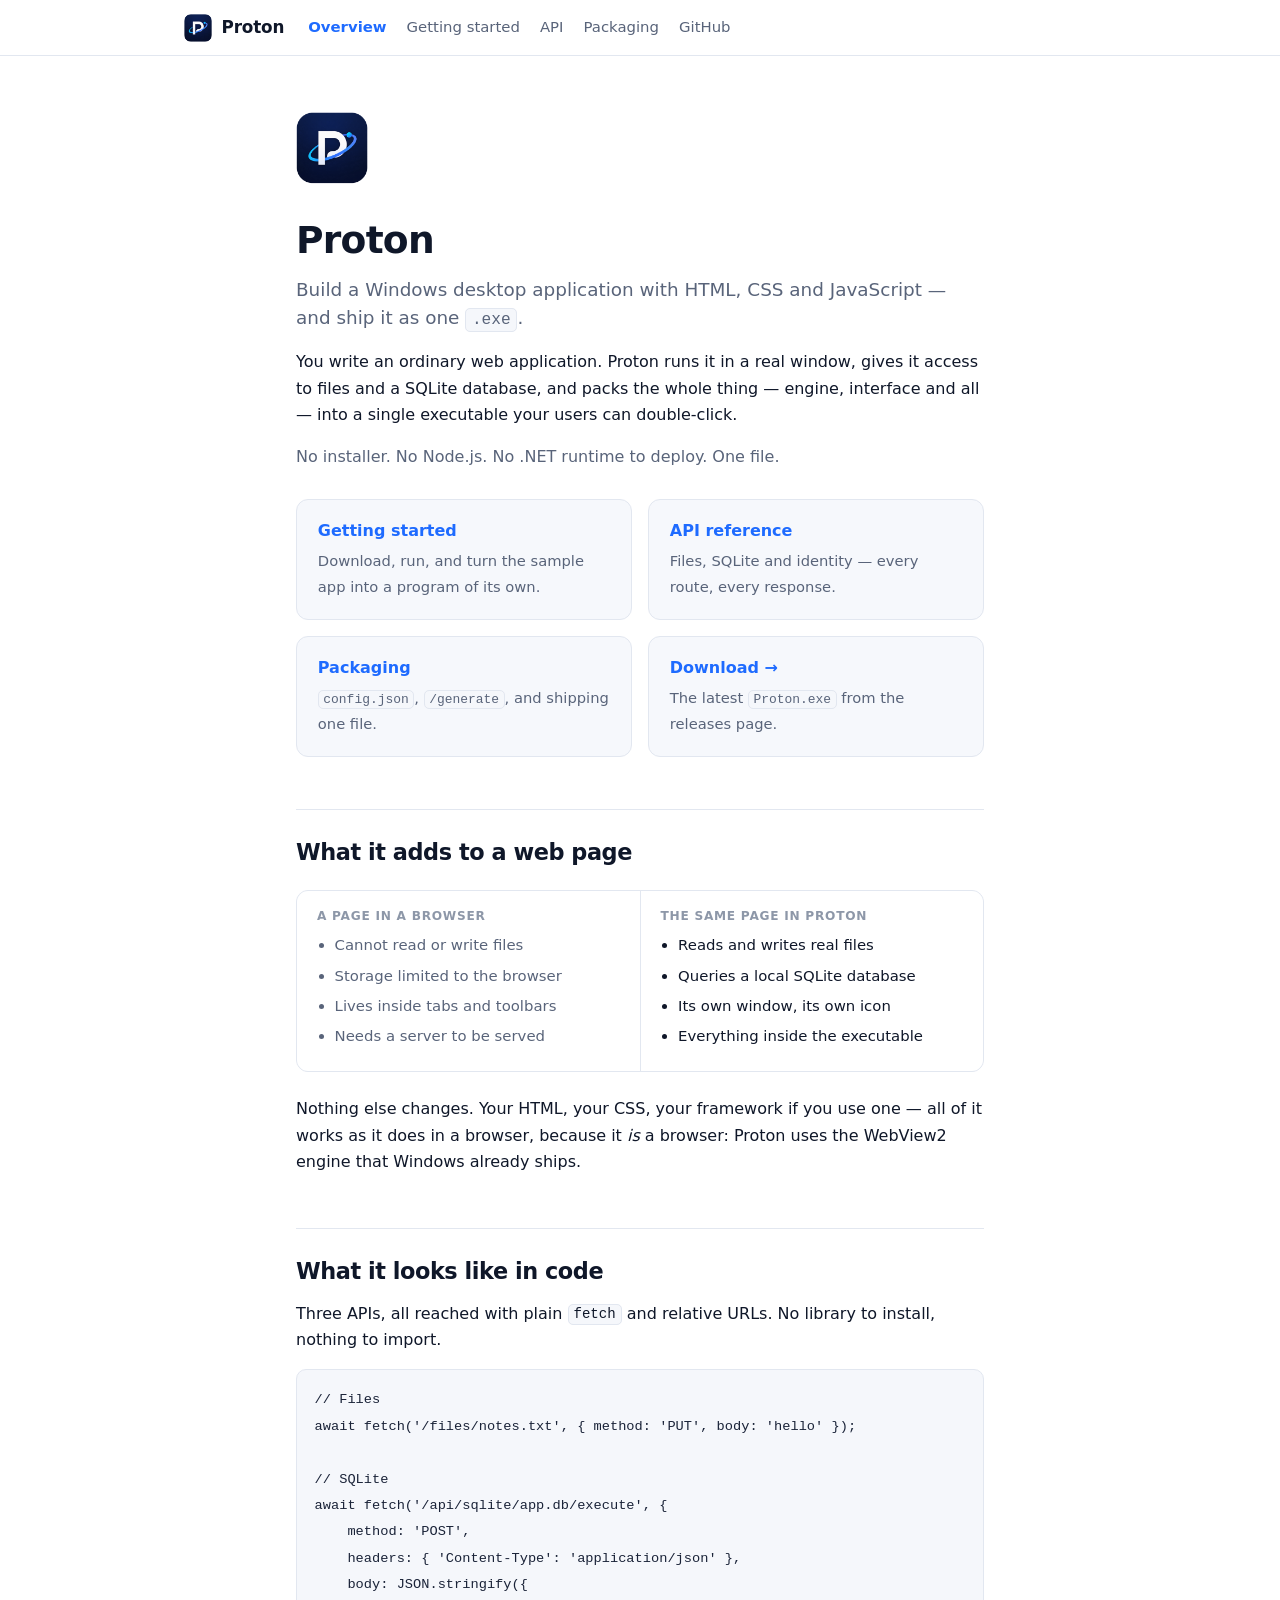
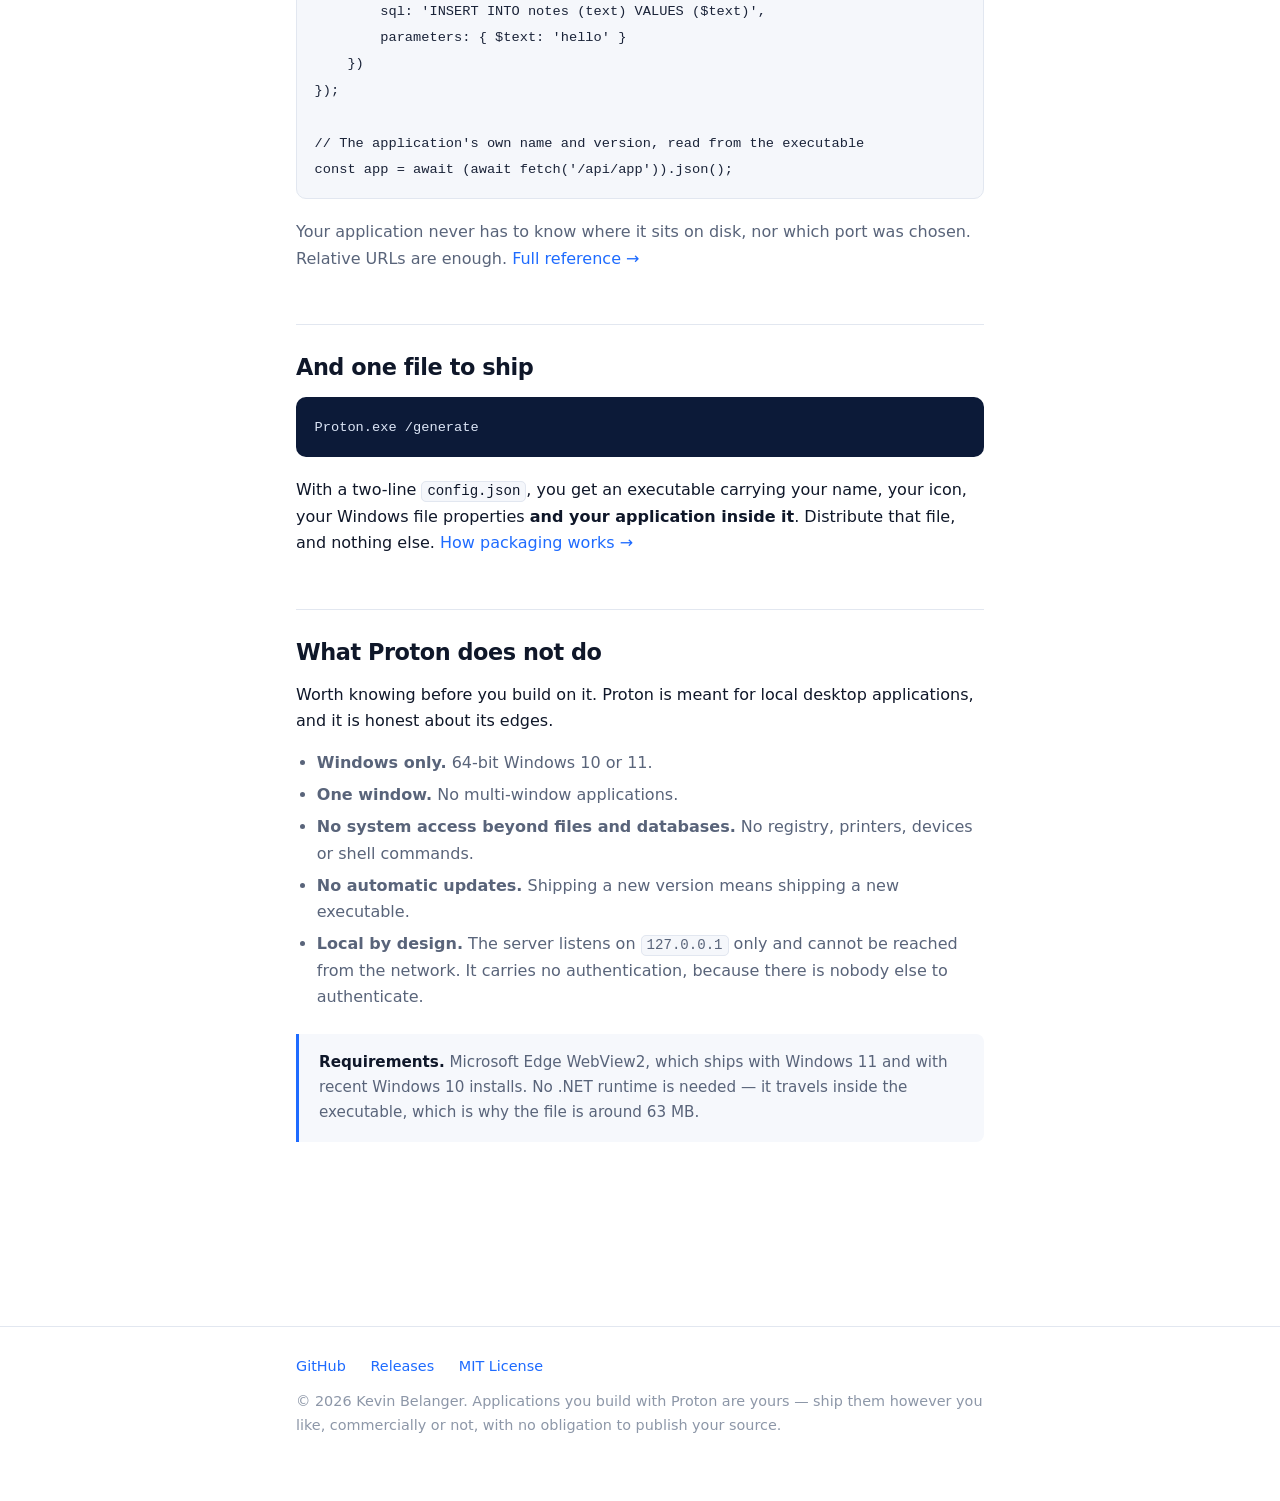
==== commit bce61981: "Le drapeau /config devient /generate `/config` designait la meme chose que le dossier `config` : un " ====
--- a/docs/index.html
+++ b/docs/index.html
@@ -55,7 +55,7 @@
     </a>
     <a class="card" href="packaging.html">
         <strong>Packaging</strong>
-        <span><code>config.json</code>, <code>/config</code>, and shipping one file.</span>
+        <span><code>config.json</code>, <code>/generate</code>, and shipping one file.</span>
     </a>
     <a class="card" href="https://github.com/kevin-belanger/Proton/releases">
         <strong>Download →</strong>
@@ -122,7 +122,7 @@
 
 <h2>And one file to ship</h2>
 
-<pre class="shell"><code>Proton.exe /config</code></pre>
+<pre class="shell"><code>Proton.exe /generate</code></pre>
 
 <p>
     With a two-line <code>config.json</code>, you get an executable carrying your name,
